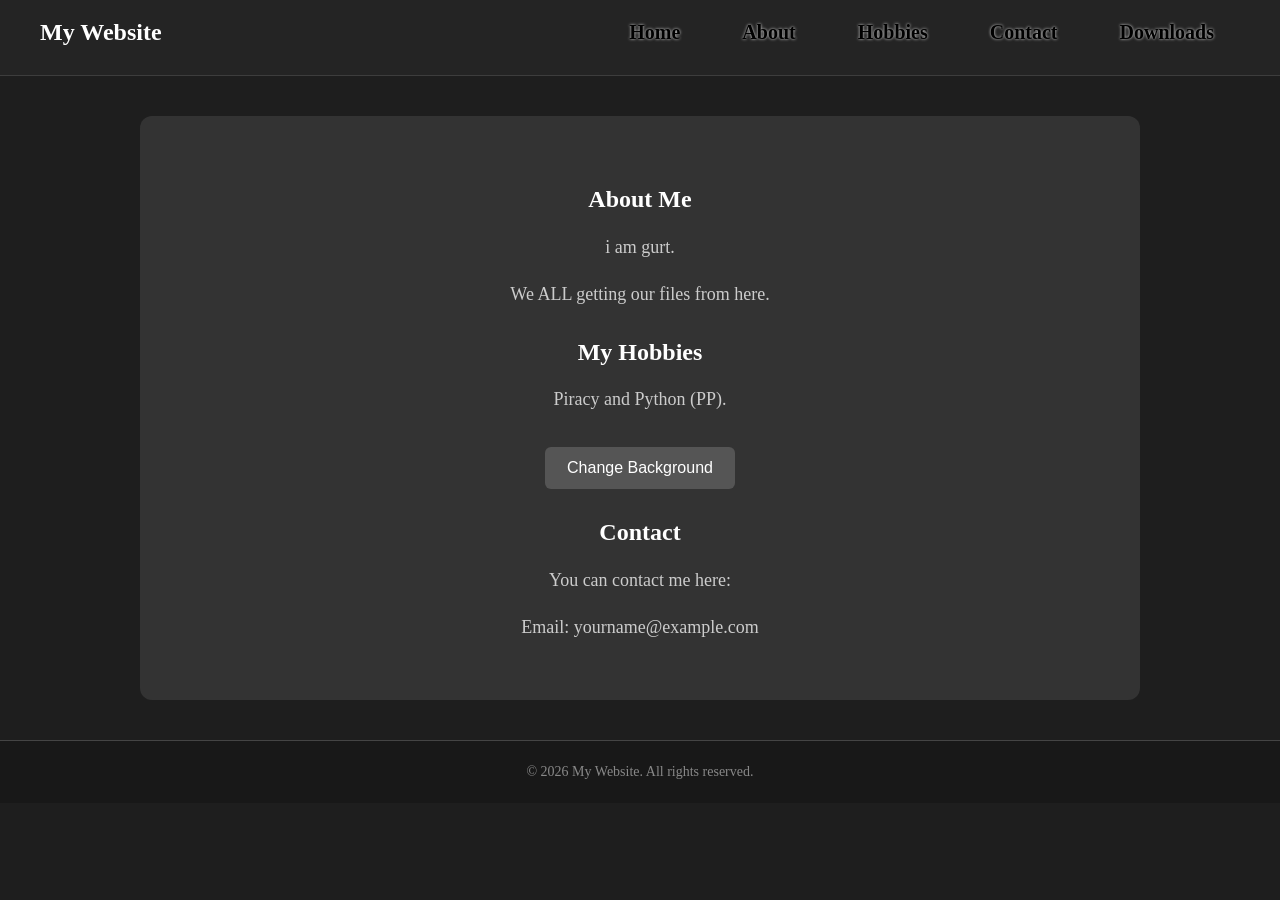
==== index.html @ edfe655d "Add files via upload" ====
<!DOCTYPE html>

<html>
<head>
    <title>RastyGaming</title>
    <link rel="stylesheet" href="style.css">
</head>

<body>

    <header>

        <nav>
            <h1 class="logo">My Website</h1>

            <div class="nav-links">
                <a href="#home">Home</a>
                <a href="#about">About</a>
                <a href="#hobbies">Hobbies</a>
                <a href="#contact">Contact</a>
                <a href="downloads.html">Downloads</a>
            </div>
        </nav>

        <div id="home">
            
        </div>

    </header>

<main>

   <h2 id="about">About Me</h2>

    <p>
        i am gurt.
    </p>

    <p>
        We ALL getting our files from here.
    </p>

    <h2 id="hobbies">My Hobbies</h2>

    <p>Piracy and Python (PP).</p>

    <button onclick="changeBackground()">Change Background</button>
<h2 id="contact">Contact</h2>

<p>
    You can contact me here:
</p>

<p>
    Email: yourname@example.com
</p>
</main>

<footer>
    <p>© 2026 My Website. All rights reserved.</p>
</footer>

<script src="script.js"></script>

</body>
</html>
---- style.css ----
body {
    background-color: #1e1e1e;
    color: #ffffff;
    font-family: Arial, sans-serif;
    margin: 0;
    text-align: center;
    font-family: "Comic Sans MS", "Comic Sans", cursive;
}

header {
    background-color: #242424;
    padding-bottom: 10px;
    border-bottom: 1px solid #3d3d3d;
}

header h1 {
    margin: 0;
    font-size: 36px;
}

header p {
    color: #bbbbbb;
}

main {
    background-color: #333333;
    max-width: 1000px;
    margin: 40px auto;
    padding: 40px;
    border-radius: 12px;
    box-sizing: border-box;
}

h2 {
    color: #ffffff;
    margin-top: 30px;
}

p {
    color: #cccccc;
    font-size: 18px;
    line-height: 1.6;
}

button {
    background-color: #555555;
    color: white;
    font-size: 16px;
    padding: 12px 22px;
    border: none;
    border-radius: 6px;
    cursor: pointer;
    margin-top: 15px;
    transition: 0.2s;
}

button:hover {
    background-color: #777777;
    transform: translateY(-2px);
}
nav {
    display: flex;
    justify-content: space-between;
    align-items: center;
    width: 100%;
    box-sizing: border-box;
    padding: 5px 40px;
}

.logo {
    font-size: 24px;
}

.nav-links {
    display: flex;
    align-items: center;
    justify-content: flex-end;
    gap: 10px;
    margin-left: auto;
}

.nav-links a {
    color: #000000;
    text-decoration: none;
    font-size: 20px;
    font-weight: 700;
    padding: 16px 26px;
    border-radius: 8px;
    transition: 0.2s;

    text-shadow: 0 0 3px rgba(255, 255, 255, 0.9);
}

.nav-links a:hover {
    background-color: #3a3a3a;
    color: #000000;

    text-shadow:
        0 0 2px rgba(255, 255, 255, 0.8),
        0 0 5px rgba(255, 255, 255, 0.5);
}
footer {
    background-color: #181818;
    padding: 20px;
    margin-top: 40px;
    border-top: 1px solid #444;
}

footer p {
    margin: 0;
    font-size: 14px;
    color: #888888;
}
.file-info {
    display: grid;
    grid-template-columns: repeat(3, 1fr);
    gap: 10px;
    margin: 25px 0;
    width: 100%;
}

.info-box {
    background-color: #252525;
    border: 1px solid #444444;
    border-radius: 8px;
    padding: 10px;
    box-sizing: border-box;
    min-width: 0;
}

.info-box span {
    display: block;
    color: #999999;
    font-size: 13px;
    margin-bottom: 5px;
}

.info-box strong {
    color: white;
    font-size: 16px;
}
.download-grid {
    display: grid;
    grid-template-columns: repeat(2, minmax(0, 1fr));
    gap: 25px;
    width: 100%;
    max-width: 900px;
    margin: 30px auto 0;
}

.download-card {
    background-color: #333333;
    padding: 25px;
    border: 1px solid #444444;
    border-radius: 12px;
    box-sizing: border-box;
    width: 100%;
    min-width: 0;
}
section {
    max-width: 1000px;
    margin: 40px auto;
    padding: 35px;
    background-color: #2b2b2b;
    border: 1px solid #444444;
    border-radius: 16px;
    box-sizing: border-box;
    box-shadow: 0 8px 25px rgba(0, 0, 0, 0.25);
}
section h2 {
    font-size: 32px;
    margin-top: 0;
    margin-bottom: 20px;
    font-weight: 700;
}

section p {
    font-size: 18px;
    line-height: 1.6;
    color: #d0d0d0;
}
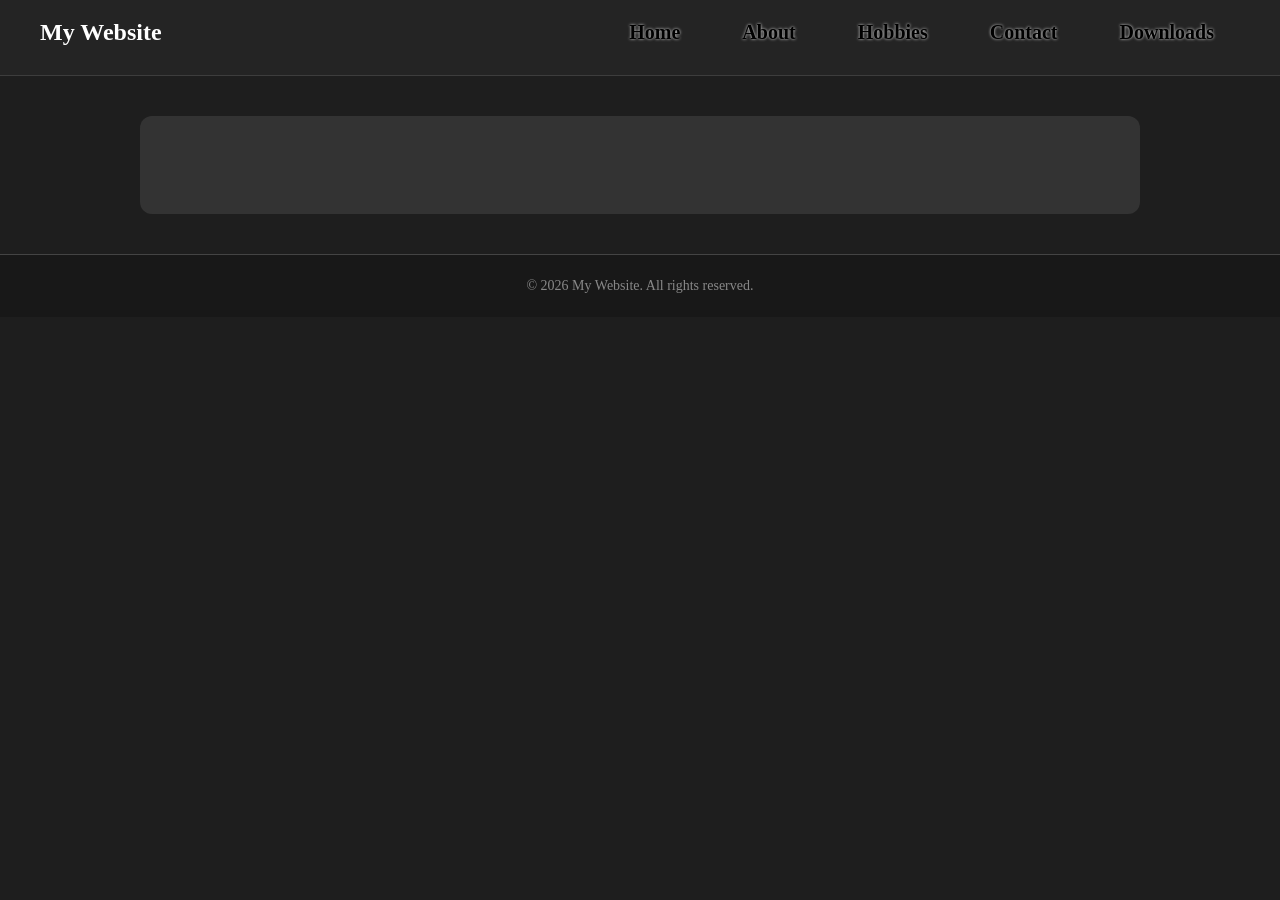
==== commit 1f8e5803: "Clean up index.html and remove unnecessary text Removed content from the main section and adjusted f" ====
--- a/index.html
+++ b/index.html
@@ -30,29 +30,29 @@
 
 <main>
 
-   <h2 id="about">About Me</h2>
+   
 
     <p>
-        i am gurt.
+       
     </p>
 
     <p>
-        We ALL getting our files from here.
+    
     </p>
 
-    <h2 id="hobbies">My Hobbies</h2>
+    
 
-    <p>Piracy and Python (PP).</p>
+    
 
-    <button onclick="changeBackground()">Change Background</button>
-<h2 id="contact">Contact</h2>
+   
+
 
 <p>
-    You can contact me here:
+    
 </p>
 
 <p>
-    Email: yourname@example.com
+    
 </p>
 </main>
 
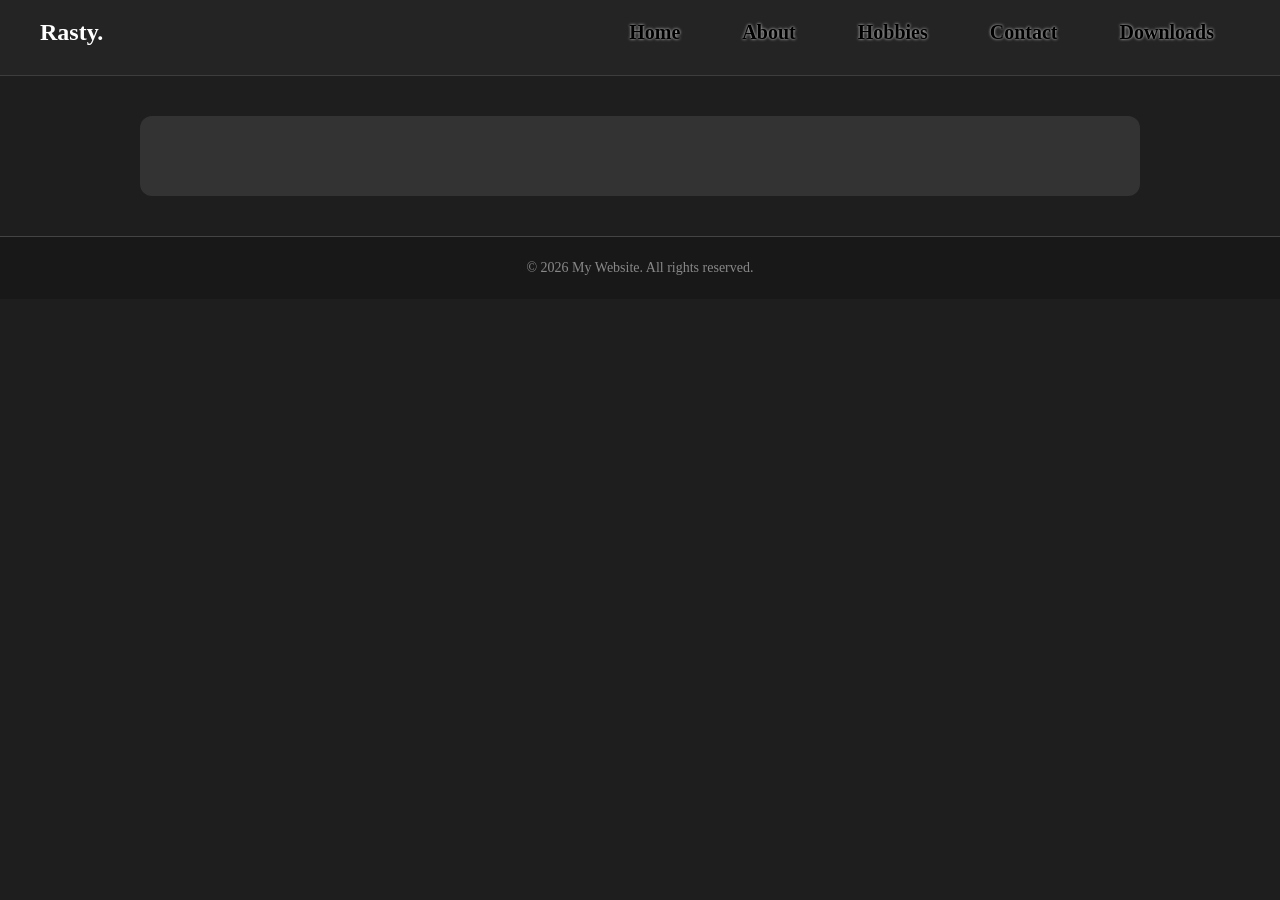
==== commit db9b4729: "Update index.html" ====
--- a/index.html
+++ b/index.html
@@ -11,7 +11,7 @@
     <header>
 
         <nav>
-            <h1 class="logo">My Website</h1>
+            <h1 class="logo">Rasty.</h1>
 
             <div class="nav-links">
                 <a href="#home">Home</a>
@@ -30,30 +30,11 @@
 
 <main>
 
-   
+    <div class="main-panel">
 
-    <p>
-       
-    </p>
+    </div>
 
-    <p>
-    
-    </p>
-
-    
-
-    
-
-   
-
-
-<p>
-    
-</p>
-
-<p>
-    
-</p>
+</main>
 </main>
 
 <footer>
--- a/style.css
+++ b/style.css
@@ -161,11 +161,11 @@
     max-width: 1000px;
     margin: 40px auto;
     padding: 35px;
+    min-height: 250px;
     background-color: #2b2b2b;
-    border: 1px solid #444444;
+    border: 1px solid #454545;
     border-radius: 16px;
     box-sizing: border-box;
-    box-shadow: 0 8px 25px rgba(0, 0, 0, 0.25);
 }
 section h2 {
     font-size: 32px;
@@ -178,4 +178,4 @@
     font-size: 18px;
     line-height: 1.6;
     color: #d0d0d0;
-}+}
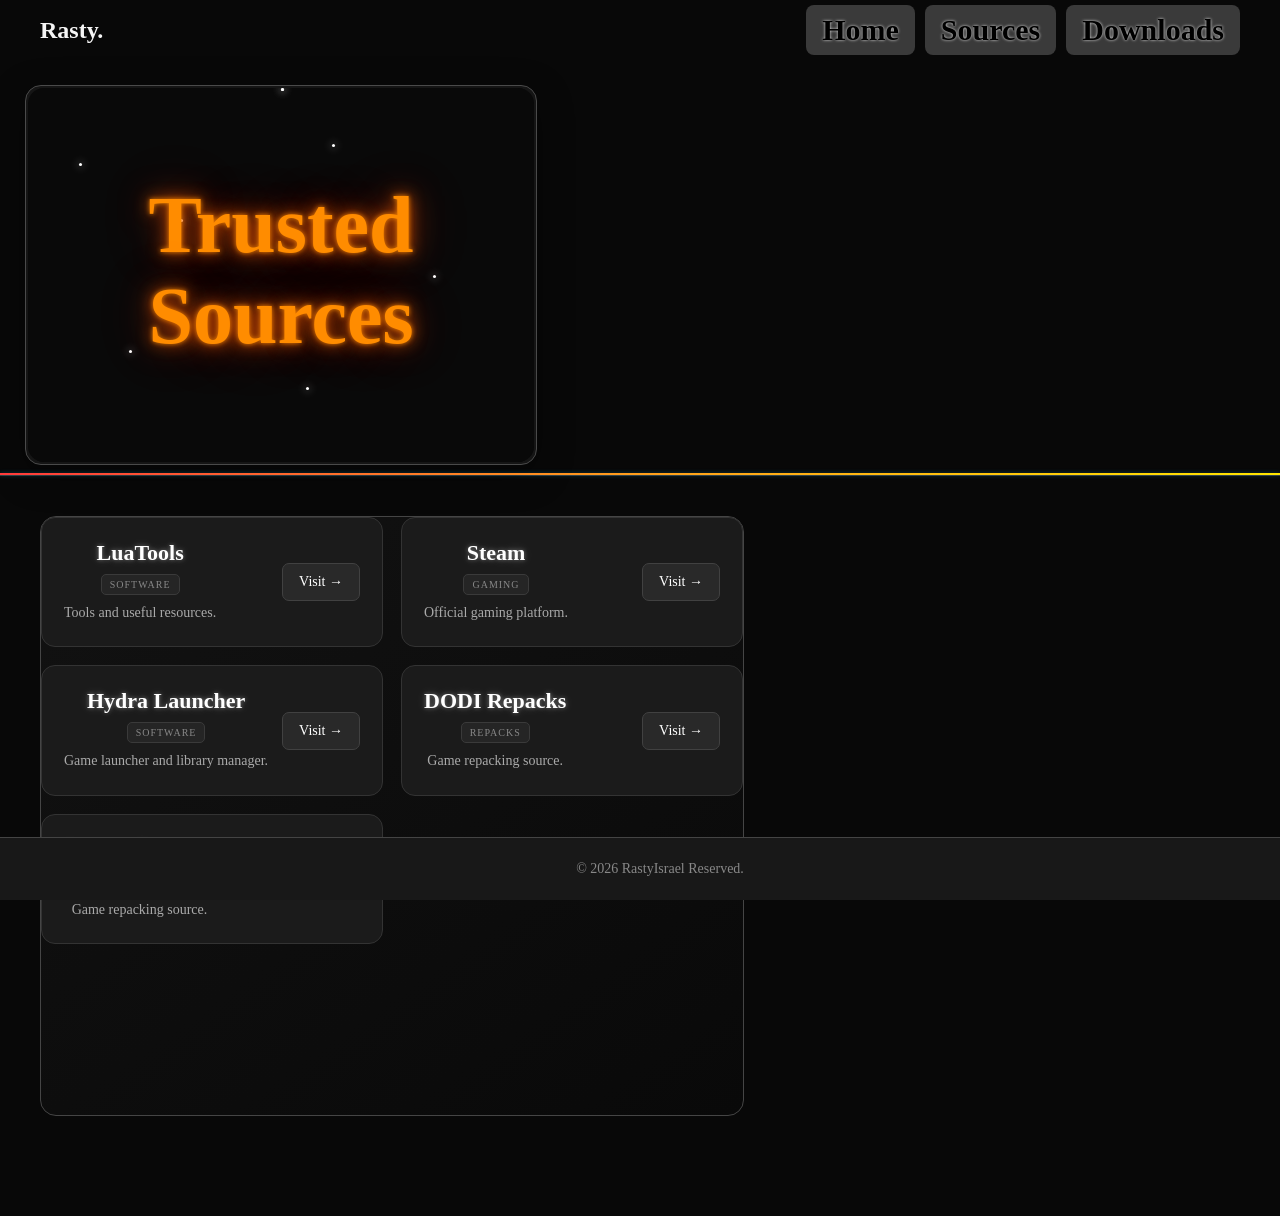
==== commit 79e0de7b: "Revise index.html structure and content" ====
--- a/index.html
+++ b/index.html
@@ -8,38 +8,134 @@
 
 <body>
 
-    <header>
+<header>
 
-        <nav>
-            <h1 class="logo">Rasty.</h1>
+    <nav>
+        <h1 class="logo">Rasty.</h1>
 
-            <div class="nav-links">
-                <a href="#home">Home</a>
-                <a href="#about">About</a>
-                <a href="#hobbies">Hobbies</a>
-                <a href="#contact">Contact</a>
-                <a href="downloads.html">Downloads</a>
+        <div class="nav-links">
+            <a href="#home">Home</a>
+            <a href="#about">Sources</a>
+            <a href="downloads.html">Downloads</a>
+        </div>
+    </nav>
+
+    <div id="home">
+
+        <div class="home-visual">
+
+            <div class="stars">
+
+    <span class="star star-1"></span>
+    <span class="star star-2"></span>
+    <span class="star star-3"></span>
+    <span class="star star-4"></span>
+    <span class="star star-5"></span>
+    <span class="star star-6"></span>
+    <span class="star star-7"></span>
+    <span class="star star-8"></span>
+
+</div>
+
+            <div class="visual-glow"></div>
+
+            <div class="visual-content">
+
+                <h2>Trusted Sources</h2>
+
+                <p>
+                </p>
+
             </div>
-        </nav>
 
-        <div id="home">
-            
         </div>
 
-    </header>
+    </div>
+
+</header>
+
 
 <main>
 
     <div class="main-panel">
 
+        <div class="sources-grid">
+
+            <div class="source-card">
+
+                <div class="source-info">
+                    <h3>LuaTools</h3>
+                    <span class="source-tag">SOFTWARE</span>
+                    <p>Tools and useful resources.</p>
+                </div>
+
+                <a href="#" class="source-button">Visit →</a>
+
+            </div>
+
+
+            <div class="source-card">
+
+                <div class="source-info">
+                    <h3>Steam</h3>
+                    <span class="source-tag">GAMING</span>
+                    <p>Official gaming platform.</p>
+                </div>
+
+                <a href="#" class="source-button">Visit →</a>
+
+            </div>
+
+
+            <div class="source-card">
+
+                <div class="source-info">
+                    <h3>Hydra Launcher</h3>
+                    <span class="source-tag">SOFTWARE</span>
+                    <p>Game launcher and library manager.</p>
+                </div>
+
+                <a href="#" class="source-button">Visit →</a>
+
+            </div>
+
+
+            <div class="source-card">
+
+                <div class="source-info">
+                    <h3>DODI Repacks</h3>
+                    <span class="source-tag">REPACKS</span>
+                    <p>Game repacking source.</p>
+                </div>
+
+                <a href="#" class="source-button">Visit →</a>
+
+            </div>
+
+
+            <div class="source-card">
+
+                <div class="source-info">
+                    <h3>FitGirl Repacks</h3>
+                    <span class="source-tag">REPACKS</span>
+                    <p>Game repacking source.</p>
+                </div>
+
+                <a href="#" class="source-button">Visit →</a>
+
+            </div>
+
+        </div>
+
     </div>
 
 </main>
-</main>
+
 
 <footer>
-    <p>© 2026 My Website. All rights reserved.</p>
+    <p>© 2026 RastyIsrael Reserved.</p>
 </footer>
+
 
 <script src="script.js"></script>
 
--- a/style.css
+++ b/style.css
@@ -1,5 +1,5 @@
 body {
-    background-color: #1e1e1e;
+    background-color: #141414;
     color: #ffffff;
     font-family: Arial, sans-serif;
     margin: 0;
@@ -23,11 +23,11 @@
 }
 
 main {
-    background-color: #333333;
-    max-width: 1000px;
-    margin: 40px auto;
-    padding: 40px;
-    border-radius: 12px;
+    width: 100%;
+    min-height: calc(100vh - 160px);
+    background-color: #242424;
+    border-top: 1px solid #383838;
+    padding-bottom: 60px;
     box-sizing: border-box;
 }
 
@@ -82,13 +82,16 @@
 .nav-links a {
     color: #000000;
     text-decoration: none;
-    font-size: 20px;
+    font-size: 30px;
     font-weight: 700;
-    padding: 16px 26px;
+    padding: 18px 29px;
     border-radius: 8px;
     transition: 0.2s;
-
+    font-size: 30px;
     text-shadow: 0 0 3px rgba(255, 255, 255, 0.9);
+    background-color: #3a3a3a;
+padding: 8px 16px;
+border-radius: 8px;
 }
 
 .nav-links a:hover {
@@ -120,25 +123,61 @@
 }
 
 .info-box {
-    background-color: #252525;
-    border: 1px solid #444444;
-    border-radius: 8px;
-    padding: 10px;
+    flex: 1;
+
+    min-width: 0;
+
+    padding: 16px 10px;
+
+    background: linear-gradient(
+        145deg,
+        #252525,
+        #181818
+    );
+
+    border: 1px solid #454545;
+
+    border-radius: 12px;
+
     box-sizing: border-box;
-    min-width: 0;
+
+    transition:
+        transform 0.2s ease,
+        border-color 0.2s ease,
+        box-shadow 0.2s ease;
+}
+
+.info-box:hover {
+    transform: translateY(-3px);
+
+    border-color: #777;
+
+    box-shadow:
+        0 8px 20px rgba(0, 0, 0, 0.4),
+        0 0 12px rgba(255, 255, 255, 0.08);
 }
 
 .info-box span {
     display: block;
-    color: #999999;
-    font-size: 13px;
-    margin-bottom: 5px;
+
+    font-size: 14px;
+
+    margin-bottom: 8px;
+
+    color: #9a9a9a;
+
+    letter-spacing: 1px;
 }
 
 .info-box strong {
-    color: white;
-    font-size: 16px;
-}
+    font-size: 19px;
+
+    color: #f2f2f2;
+
+    text-shadow:
+        0 0 6px rgba(255, 255, 255, 0.15);
+}
+
 .download-grid {
     display: grid;
     grid-template-columns: repeat(2, minmax(0, 1fr));
@@ -149,19 +188,49 @@
 }
 
 .download-card {
-    background-color: #333333;
-    padding: 25px;
-    border: 1px solid #444444;
-    border-radius: 12px;
-    box-sizing: border-box;
     width: 100%;
     min-width: 0;
+    padding: 32px;
+    box-sizing: border-box;
+
+    background: linear-gradient(
+        145deg,
+        #292929,
+        #171717
+    );
+
+    border: 1px solid #444;
+
+    border-radius: 20px;
+
+    position: relative;
+
+    box-shadow:
+        0 10px 30px rgba(0, 0, 0, 0.45),
+        inset 0 1px 0 rgba(255, 255, 255, 0.04);
+
+    transition:
+        transform 0.25s ease,
+        box-shadow 0.25s ease,
+        border-color 0.25s ease;
+}
+.download-card {
+    position: relative;
+
+    box-shadow:
+        0 10px 30px rgba(0, 0, 0, 0.45),
+        inset 0 1px 0 rgba(255, 255, 255, 0.04);
+
+    transition:
+        transform 0.25s ease,
+        box-shadow 0.25s ease,
+        border-color 0.25s ease;
 }
 section {
     max-width: 1000px;
     margin: 40px auto;
     padding: 35px;
-    min-height: 250px;
+    min-height: 500px;
     background-color: #2b2b2b;
     border: 1px solid #454545;
     border-radius: 16px;
@@ -179,3 +248,1205 @@
     line-height: 1.6;
     color: #d0d0d0;
 }
+.main-panel {
+    width: 55%;
+    max-width: 1000px;
+    height: 600px;
+    margin: 40px 0 40px 40px;
+    background-color: #2b2b2b;
+    border: 1px solid #454545;
+    border-radius: 16px;
+    box-sizing: border-box;
+}
+footer {
+    margin-top: auto;
+}
+footer {
+    position: fixed;
+    bottom: 0;
+    left: 0;
+    width: 100%;
+}
+.downloads-title {
+    display: inline-block;
+    padding: 10px 24px;
+
+    border: 1px solid rgba(255, 255, 255, 0.18);
+    border-radius: 999px;
+
+    background: rgba(255, 255, 255, 0.035);
+
+    box-shadow:
+        0 0 12px rgba(255, 255, 255, 0.06),
+        inset 0 1px 0 rgba(255, 255, 255, 0.08);
+
+    backdrop-filter: blur(12px);
+    -webkit-backdrop-filter: blur(12px);
+
+    color: #222222;
+
+    text-shadow:
+        0 0 4px rgba(210, 210, 210, 0.8),
+        0 0 10px rgba(190, 190, 190, 0.55);
+
+    font-weight: 800;
+}
+.download-grid {
+    display: grid;
+    grid-template-columns: repeat(2, 1fr);
+    gap: 25px;
+}
+/* RGB ANIMATED AVAILABLE DOWNLOADS TITLE */
+
+.downloads-title {
+    font-size: 52px;
+    text-align: center;
+    margin-bottom: 15px;
+
+    background: linear-gradient(
+        90deg,
+        #ff3b3b,
+        #ff9f1c,
+        #ffe600,
+        #4dff88,
+        #00d9ff,
+        #5b6cff,
+        #b44cff,
+        #ff3bbf,
+        #ff3b3b
+    );
+
+    background-size: 400% 100%;
+
+    -webkit-background-clip: text;
+    background-clip: text;
+
+    color: transparent;
+
+    animation: rgb-flow 8s linear infinite;
+}
+@keyframes rgb-flow {
+    0% {
+        background-position: 0% 50%;
+        filter: drop-shadow(0 0 6px rgba(255, 0, 150, 0.5));
+    }
+
+    50% {
+        filter: drop-shadow(0 0 14px rgba(100, 200, 255, 0.8));
+    }
+
+    100% {
+        background-position: 400% 50%;
+        filter: drop-shadow(0 0 6px rgba(255, 0, 150, 0.5));
+    }
+}
+.download-grid {
+    display: grid;
+    grid-template-columns: repeat(2, minmax(0, 1fr));
+    gap: 28px;
+    max-width: 1150px;
+    margin: 40px 0 40px 40px;
+    padding: 0 30px;
+    box-sizing: border-box;
+}
+.download-card button {
+    width: 100%;
+
+    margin-top: 25px;
+
+    padding: 16px 25px;
+
+    font-family: "Comic Sans MS", cursive;
+
+    font-size: 20px;
+
+    font-weight: bold;
+
+    color: white;
+
+    background: linear-gradient(
+        90deg,
+        #111,
+        #222
+    );
+
+    border: 2px solid transparent;
+
+    border-radius: 14px;
+
+    cursor: pointer;
+
+    position: relative;
+
+    box-shadow:
+        0 0 0 1px #555,
+        0 8px 20px rgba(0, 0, 0, 0.4);
+
+    transition:
+        transform 0.2s ease,
+        box-shadow 0.2s ease,
+        background 0.2s ease;
+}
+.download-card button:hover {
+    transform: translateY(-3px);
+
+    background: rgba(255, 255, 255, 0.10);
+
+    border-color: rgba(255, 255, 255, 0.25);
+
+    box-shadow:
+        0 8px 25px rgba(0, 0, 0, 0.35),
+        0 10px 25px rgba(255, 255, 255, 0.08);
+}
+
+.download-card button {
+    position: relative;
+    overflow: hidden;
+}
+
+.download-card button::before {
+    content: "";
+
+    position: absolute;
+
+    top: 0;
+    left: -120%;
+
+    width: 60%;
+    height: 100%;
+
+    background: linear-gradient(
+        110deg,
+        transparent,
+        rgba(255, 255, 255, 0.35),
+        transparent
+    );
+
+    transform: skewX(-20deg);
+
+    transition: left 0.8s ease;
+
+    pointer-events: none;
+}
+
+.download-card button:hover::before {
+    left: 140%;
+}
+.download-card h3 {
+    color: #222222;
+
+    font-size: 28px;
+    font-weight: 800;
+    line-height: 1.1;
+
+    text-shadow:
+        0 0 4px rgba(210, 210, 210, 0.8),
+        0 0 10px rgba(190, 190, 190, 0.55),
+        0 0 20px rgba(170, 170, 170, 0.3);
+}
+.nav-links a:hover {
+    background: linear-gradient(
+        90deg,
+        #ff3b3b,
+        #ff9f1c,
+        #ffe600,
+        #4dff88,
+        #00d9ff,
+        #5b6cff,
+        #b44cff,
+        #ff3bbf,
+        #ff3b3b
+    );
+
+    background-size: 400% 100%;
+
+    animation: nav-rgb-flow 3s linear infinite;
+
+    color: white;
+
+    box-shadow:
+        0 0 10px rgba(255, 0, 100, 0.5),
+        0 0 20px rgba(0, 200, 255, 0.5),
+        0 0 30px rgba(100, 255, 150, 0.25);
+}
+@keyframes nav-rgb-flow {
+    0% {
+        background-position: 0% 50%;
+    }
+
+    100% {
+        background-position: 400% 50%;
+    }
+}
+.right-panel {
+    position: absolute;
+
+    top: 220px;
+    right: 40px;
+
+    width: 49%;
+    height: 750px;
+
+    background-color: #2b2b2b;
+
+    border: 1px solid #454545;
+    border-radius: 16px;
+
+    box-sizing: border-box;
+}
+/* =========================
+   PREMIUM HOME HERO
+========================= */
+
+#home {
+    position: relative;
+
+    width: 40%;
+
+    min-height: 380px;
+
+    margin: 25px 0 0 25px;
+
+    padding: 45px;
+
+    box-sizing: border-box;
+
+    background:
+    linear-gradient(
+        145deg,
+        #353535,
+        #252525
+    );
+
+    border: 1px solid #4a4a4a;
+
+    border-radius: 16px;
+
+    box-shadow:
+        0 10px 35px rgba(0, 0, 0, 0.35);
+}
+
+.hero-content {
+    max-width: 500px;
+}
+
+.welcome-text {
+    margin: 0 0 5px 0;
+
+    font-size: 22px;
+
+    font-weight: bold;
+
+    color: #cfcfcf;
+}
+
+.rasty-title {
+    margin: 0;
+
+    font-size: 72px;
+
+    font-weight: 900;
+
+    background: linear-gradient(
+        90deg,
+        #ff3b3b,
+        #ff9f1c,
+        #ffe600,
+        #4dff88,
+        #00d9ff,
+        #5b6cff,
+        #b44cff,
+        #ff3bbf,
+        #ff3b3b
+    );
+
+    background-size: 400% 100%;
+
+    -webkit-background-clip: text;
+    background-clip: text;
+
+    color: transparent;
+
+    animation: home-rgb-flow 8s linear infinite;
+
+    filter:
+        drop-shadow(0 0 8px rgba(255, 255, 255, 0.15));
+}
+
+.hero-description {
+    margin-top: 20px;
+
+    max-width: 420px;
+
+    font-size: 20px;
+
+    line-height: 1.6;
+
+    color: #d0d0d0;
+}
+
+.hero-buttons {
+    display: flex;
+
+    gap: 20px;
+
+    margin-top: 35px;
+}
+
+.hero-buttons a {
+    display: inline-block;
+
+    padding: 14px 24px;
+
+    border-radius: 10px;
+
+    font-size: 19px;
+
+    font-weight: bold;
+
+    text-decoration: none;
+
+    color: #111;
+
+    background: #e0e0e0;
+
+    border: 1px solid #777;
+
+    transition:
+        transform 0.2s ease,
+        box-shadow 0.2s ease;
+}
+
+.hero-buttons a:hover {
+    transform: translateY(-3px);
+
+    box-shadow:
+        0 0 12px rgba(255, 0, 100, 0.5),
+        0 0 22px rgba(0, 200, 255, 0.4);
+}
+
+@keyframes home-rgb-flow {
+    0% {
+        background-position: 0% 50%;
+    }
+
+    100% {
+        background-position: 400% 50%;
+    }
+}
+/* =========================
+   RIGHT SIDE HOME VISUAL
+========================= */
+
+.home-visual {
+    position: absolute;
+
+    top: 2px;
+    left: 2px;
+    right: 2px;
+    bottom: 2px;
+
+    display: flex;
+    align-items: center;
+    justify-content: center;
+    isolation: isolate;
+    overflow: hidden;
+
+    background: linear-gradient(
+        145deg,
+        #303030,
+        #202020
+    );
+
+    border: 1px solid #454545;
+    border-radius: 16px;
+
+    box-sizing: border-box;
+}
+
+
+/* RGB glow in the background */
+
+.visual-glow {
+    position: absolute;
+    inset: 0;
+
+    pointer-events: none;
+
+    background: #090909;
+
+    overflow: hidden;
+}
+@keyframes ambient-liquid {
+
+    0% {
+        transform:
+            scale(1.15)
+            translate3d(-2%, -1%, 0)
+            rotate(0deg);
+    }
+
+    20% {
+        transform:
+            scale(1.20)
+            translate3d(1%, -3%, 0)
+            rotate(3deg);
+    }
+
+    40% {
+        transform:
+            scale(1.17)
+            translate3d(3%, 1%, 0)
+            rotate(-2deg);
+    }
+
+    60% {
+        transform:
+            scale(1.22)
+            translate3d(-1%, 3%, 0)
+            rotate(2deg);
+    }
+
+    80% {
+        transform:
+            scale(1.18)
+            translate3d(-3%, 0%, 0)
+            rotate(-3deg);
+    }
+
+    100% {
+        transform:
+            scale(1.15)
+            translate3d(-2%, -1%, 0)
+            rotate(0deg);
+    }
+
+}
+
+@keyframes rgb-colour-cycle {
+
+    0% {
+        filter:
+            blur(55px)
+            hue-rotate(0deg);
+    }
+
+    25% {
+        filter:
+            blur(55px)
+            hue-rotate(90deg);
+    }
+
+    50% {
+        filter:
+            blur(55px)
+            hue-rotate(180deg);
+    }
+
+    75% {
+        filter:
+            blur(55px)
+            hue-rotate(270deg);
+    }
+
+    100% {
+        filter:
+            blur(55px)
+            hue-rotate(360deg);
+    }
+
+}
+
+.home-visual {
+    overflow: hidden;
+}
+
+.visual-content {
+    position: relative;
+    z-index: 5;
+}
+
+
+/* Text inside the visual */
+
+.visual-content {
+    position: relative;
+
+    z-index: 2;
+
+    text-align: center;
+}
+
+.visual-small-text {
+    font-size: 18px;
+
+    font-weight: bold;
+
+    letter-spacing: 4px;
+
+    color: #bdbdbd;
+}
+
+.visual-content h2 {
+
+    margin: 10px 0;
+
+    font-size: 80px;
+
+    font-weight: 900;
+
+    color: #ff8c00;
+
+    text-shadow:
+
+        0 0 5px rgba(255, 140, 0, 0.9),
+
+        0 0 15px rgba(255, 100, 0, 0.7),
+
+        0 0 30px rgba(255, 70, 0, 0.5),
+
+        0 0 60px rgba(255, 60, 0, 0.25);
+
+}
+
+
+/* RGB line */
+
+.visual-line {
+    width: 180px;
+    height: 4px;
+
+    margin: 20px auto;
+
+    border-radius: 10px;
+
+    background: linear-gradient(
+        90deg,
+        #ff3b3b,
+        #ffe600,
+        #00d9ff,
+        #b44cff,
+        #ff3b3b
+    );
+
+    background-size: 300% 100%;
+
+    animation: visual-rgb-flow 4s linear infinite;
+
+    box-shadow:
+        0 0 10px rgba(0, 200, 255, 0.6);
+}
+
+
+/* Animations */
+
+@keyframes visual-rgb-flow {
+
+    0% {
+        background-position: 0% 50%;
+    }
+
+    100% {
+        background-position: 300% 50%;
+    }
+}
+
+
+@keyframes visual-rgb-spin {
+
+    0% {
+        transform: rotate(0deg);
+    }
+
+    100% {
+        transform: rotate(360deg);
+    }
+}
+/* =========================
+   DARKER HOME PAGE
+========================= */
+
+html,
+body {
+    background: #0a0a0a !important;
+}
+
+#home {
+    background: #151515 !important;
+}
+
+.home-visual {
+
+    background: linear-gradient(
+        145deg,
+        #121212,
+        #080808
+    ) !important;
+
+}
+html {
+    background-color: #080808 !important;
+}
+
+body {
+    background-color: #080808 !important;
+}
+main {
+    background-color: #080808 !important;
+}
+/* DARK WHOLE WEBSITE BACKGROUND */
+
+html {
+    background-color: #080808 !important;
+}
+
+body {
+    background-color: #080808 !important;
+}
+
+main {
+    background-color: #080808 !important;
+}
+
+header {
+    background-color: #080808 !important;
+}
+header {
+    position: relative;
+    border-bottom: none;
+}
+
+header::after {
+    content: "";
+
+    position: absolute;
+
+    left: 0;
+    bottom: 0;
+
+    width: 100%;
+    height: 2px;
+
+    background: linear-gradient(
+        90deg,
+        #ff3b3b,
+        #ff9f1c,
+        #ffe600,
+        #4dff88,
+        #00d9ff,
+        #5b6cff,
+        #b44cff,
+        #ff3bbf,
+        #ff3b3b
+    );
+
+    background-size: 400% 100%;
+
+    animation: header-rgb-flow 6s linear infinite;
+
+    box-shadow:
+        0 0 4px rgba(0, 200, 255, 0.3);
+}
+
+@keyframes header-rgb-flow {
+    0% {
+        background-position: 0% 50%;
+    }
+
+    100% {
+        background-position: 400% 50%;
+    }
+}
+@keyframes rgb-background-move {
+
+    0% {
+        transform:
+            translate(-4%, -3%)
+            rotate(0deg)
+            scale(1);
+    }
+
+    50% {
+        transform:
+            translate(4%, 3%)
+            rotate(10deg)
+            scale(1.08);
+    }
+
+    100% {
+        transform:
+            translate(-2%, 5%)
+            rotate(-8deg)
+            scale(1.03);
+    }
+
+}
+
+@keyframes rgb-border-flow {
+
+    0% {
+        background-position: 0% 50%;
+    }
+
+    100% {
+        background-position: 400% 50%;
+    }
+
+}
+.visual-content {
+    position: relative;
+    z-index: 3;
+}
+.sources-grid {
+    display: grid;
+
+    grid-template-columns: repeat(2, 1fr);
+
+    gap: 18px;
+
+    width: 100%;
+    box-sizing: border-box;
+}
+.source-card {
+    position: relative;
+
+    display: flex;
+    align-items: center;
+    justify-content: space-between;
+
+    min-height: 120px;
+
+    padding: 22px;
+
+    background: #1b1b1b;
+
+    border: 1px solid #333;
+
+    border-radius: 14px;
+
+    box-sizing: border-box;
+
+    overflow: hidden;
+
+    transition:
+        transform 0.25s ease,
+        border-color 0.25s ease,
+        box-shadow 0.25s ease;
+}
+.source-info h3 {
+    margin: 0 0 8px 0;
+
+    font-size: 22px;
+    font-weight: 600;
+
+    color: #ffffff;
+
+    text-shadow:
+        0 0 4px rgba(255, 255, 255, 0.35),
+        0 0 12px rgba(255, 255, 255, 0.18);
+}
+.source-info p {
+    margin: 7px 0 0 0;
+
+    font-size: 14px;
+
+    color: #aaa;
+}
+.source-tag {
+    display: inline-block;
+
+    padding: 4px 8px;
+
+    border-radius: 5px;
+
+    background: #252525;
+
+    border: 1px solid #3a3a3a;
+
+    font-size: 10px;
+
+    letter-spacing: 1px;
+
+    color: #888;
+}
+.source-button {
+    padding: 10px 16px;
+
+    border-radius: 7px;
+
+    background: #292929;
+
+    border: 1px solid #414141;
+
+    color: #fff;
+
+    text-decoration: none;
+
+    font-size: 14px;
+
+    transition: 0.3s ease;
+}
+.source-button:hover {
+    color: #fff;
+
+    background: #222;
+
+    border-color: #ff9500;
+
+    box-shadow:
+        0 0 10px rgba(255, 149, 0, 0.3);
+}
+.source-card:hover {
+    transform: translateY(-3px);
+
+    border-color: rgba(255, 149, 0, 0.5);
+
+    box-shadow:
+        0 8px 25px rgba(0, 0, 0, 0.45),
+        0 0 18px rgba(255, 100, 0, 0.08);
+}
+.main-panel {
+    background: linear-gradient(
+        145deg,
+        #121212,
+        #090909
+    ) !important;
+}
+.home-visual {
+    border: none !important;
+    box-shadow: none !important;
+}
+.home-visual::before {
+    box-shadow: none !important;
+    border: none !important;
+}
+.home-visual {
+    overflow: hidden;
+    isolation: isolate;
+
+    background: rgba(12, 12, 12, 0.72);
+
+    backdrop-filter: blur(12px);
+    -webkit-backdrop-filter: blur(12px);
+}
+
+.visual-content {
+    position: relative;
+    z-index: 5;
+}
+.stars {
+    position: absolute;
+    inset: 0;
+    overflow: hidden;
+    pointer-events: none;
+    z-index: 1;
+}
+
+.star {
+    position: absolute;
+    width: 3px;
+    height: 3px;
+    background: white;
+    border-radius: 50%;
+    box-shadow: 0 0 8px white;
+    animation: shoot 4s linear infinite;
+}
+
+.star-1 { top: 20%; left: 10%; animation-delay: 0s; }
+.star-2 { top: 35%; left: 30%; animation-delay: 1s; }
+.star-3 { top: 15%; left: 60%; animation-delay: 2s; }
+.star-4 { top: 50%; left: 80%; animation-delay: 3s; }
+.star-5 { top: 70%; left: 20%; animation-delay: 1.5s; }
+.star-6 { top: 80%; left: 55%; animation-delay: 2.5s; }
+
+@keyframes shoot {
+    0% {
+        opacity: 0;
+        transform: translate(0, 0);
+    }
+
+    10% {
+        opacity: 1;
+    }
+
+    35% {
+        opacity: 0;
+        transform: translate(180px, 100px);
+    }
+
+    100% {
+        opacity: 0;
+    }
+}
+/* ===== FROSTED GLASS DOWNLOADS UI ===== */
+
+body {
+    background:
+        radial-gradient(
+            circle at 20% 20%,
+            rgba(255, 149, 0, 0.06),
+            transparent 35%
+        ),
+        radial-gradient(
+            circle at 80% 70%,
+            rgba(80, 100, 255, 0.05),
+            transparent 40%
+        ),
+        #070707 !important;
+
+    color: #f5f5f5;
+}
+
+/* TOP BAR */
+
+.topbar {
+    background: rgba(18, 18, 18, 0.65) !important;
+
+    backdrop-filter: blur(20px);
+    -webkit-backdrop-filter: blur(20px);
+
+    border-bottom: 1px solid rgba(255, 255, 255, 0.08);
+
+    box-shadow:
+        0 10px 40px rgba(0, 0, 0, 0.25);
+
+}
+
+/* DOWNLOADS AREA */
+
+.downloads {
+    position: relative;
+}
+
+/* MAIN DOWNLOAD CARD */
+
+.download-card {
+    background: rgba(255, 255, 255, 0.045) !important;
+
+    backdrop-filter: blur(25px);
+    -webkit-backdrop-filter: blur(25px);
+
+    border: 1px solid rgba(255, 255, 255, 0.10) !important;
+
+    box-shadow:
+        0 20px 60px rgba(0, 0, 0, 0.45),
+        inset 0 1px 0 rgba(255, 255, 255, 0.06);
+
+    border-radius: 20px;
+
+    transition:
+        transform 0.3s ease,
+        border-color 0.3s ease,
+        box-shadow 0.3s ease;
+}
+
+/* CARD HOVER */
+
+.download-card:hover {
+    transform: translateY(-4px);
+
+    border-color: rgba(255, 149, 0, 0.25) !important;
+
+    box-shadow:
+        0 25px 70px rgba(0, 0, 0, 0.55),
+        0 0 35px rgba(255, 149, 0, 0.08),
+        inset 0 1px 0 rgba(255, 255, 255, 0.08);
+}
+
+/* DOWNLOAD BUTTON */
+
+.download-button {
+    position: relative;
+    overflow: hidden;
+
+    background: rgba(255, 255, 255, 0.06) !important;
+
+    backdrop-filter: blur(12px);
+    -webkit-backdrop-filter: blur(12px);
+
+    border: 1px solid rgba(255, 255, 255, 0.12);
+    border-radius: 12px;
+
+    transition:
+        background 0.3s ease,
+        border-color 0.3s ease,
+        transform 0.3s ease,
+        box-shadow 0.3s ease;
+}
+.download-button::before {
+    content: "";
+
+    position: absolute;
+    top: 0;
+    left: -120%;
+
+    width: 70%;
+    height: 100%;
+
+    background: linear-gradient(
+        110deg,
+        transparent 0%,
+        rgba(255, 255, 255, 0.05) 35%,
+        rgba(255, 255, 255, 0.35) 50%,
+        rgba(255, 255, 255, 0.05) 65%,
+        transparent 100%
+    );
+
+    transform: skewX(-20deg);
+
+    transition: left 0.8s ease;
+
+    pointer-events: none;
+    z-index: 2;
+}
+.download-button:hover::before {
+    left: 140%;
+}
+.download-button::after {
+    content: "";
+
+    position: absolute;
+
+    left: 15%;
+    bottom: -10px;
+
+    width: 70%;
+    height: 14px;
+
+    background: rgba(255, 255, 255, 0.28);
+
+    filter: blur(12px);
+
+    opacity: 0;
+
+    transition: opacity 0.4s ease;
+
+    pointer-events: none;
+}
+
+.download-button:hover::after {
+    opacity: 0.65;
+}
+
+
+/* GLASS SHINE */
+
+.download-button::before {
+    content: "";
+
+    position: absolute;
+
+    top: 0;
+    left: -120%;
+
+    width: 70%;
+    height: 100%;
+
+    background: linear-gradient(
+        110deg,
+        transparent,
+        rgba(255, 255, 255, 0.08),
+        rgba(255, 255, 255, 0.40),
+        rgba(255, 255, 255, 0.08),
+        transparent
+    );
+
+    transform: skewX(-20deg);
+
+    transition: left 0.8s ease;
+
+    pointer-events: none;
+}
+
+
+/* SUBTLE LIGHT UNDER BUTTON */
+
+.download-button::after {
+    content: "";
+
+    position: absolute;
+
+    left: 15%;
+    bottom: -12px;
+
+    width: 70%;
+    height: 18px;
+
+    background: rgba(255, 255, 255, 0.30);
+
+    filter: blur(14px);
+
+    opacity: 0;
+
+    transition: opacity 0.4s ease;
+
+    pointer-events: none;
+}
+
+
+/* HOVER */
+
+.download-button:hover {
+    background: rgba(255, 255, 255, 0.10) !important;
+
+    border-color: rgba(255, 255, 255, 0.25);
+
+    transform: translateY(-2px);
+
+    box-shadow:
+        0 8px 25px rgba(0, 0, 0, 0.35),
+        0 12px 30px rgba(255, 255, 255, 0.06);
+}
+
+
+.download-button:hover::before {
+    left: 140%;
+}
+
+
+.download-button:hover::after {
+    opacity: 0.7;
+}
+.download-card a[download] button {
+    color: red !important;
+    animation: none !important;
+
+    text-shadow:
+        0 1px 2px rgba(0, 0, 0, 1),
+        0 0 6px rgba(0, 0, 0, 1),
+        0 0 14px rgba(0, 0, 0, 0.9),
+        0 0 24px rgba(0, 0, 0, 0.75),
+        0 0 36px rgba(0, 0, 0, 0.5);
+}
+/* PRIVATE DOWNLOAD NAMES */
+
+.private-name {
+    cursor: pointer;
+    user-select: none;
+}
+
+.private-name span {
+    filter: blur(7px);
+    opacity: 0.75;
+    transition:
+        filter 0.35s ease,
+        opacity 0.35s ease;
+}
+
+/* Revealed state */
+.private-name.revealed span {
+    filter: blur(0);
+    opacity: 1;
+}
+.info-box strong {
+    color: #222222 !important;
+
+    font-size: 22px;
+    font-weight: 900;
+    letter-spacing: 0.3px;
+
+    text-shadow:
+        0 0 4px rgba(210, 210, 210, 0.8),
+        0 0 10px rgba(190, 190, 190, 0.55),
+        0 0 20px rgba(170, 170, 170, 0.3);
+}
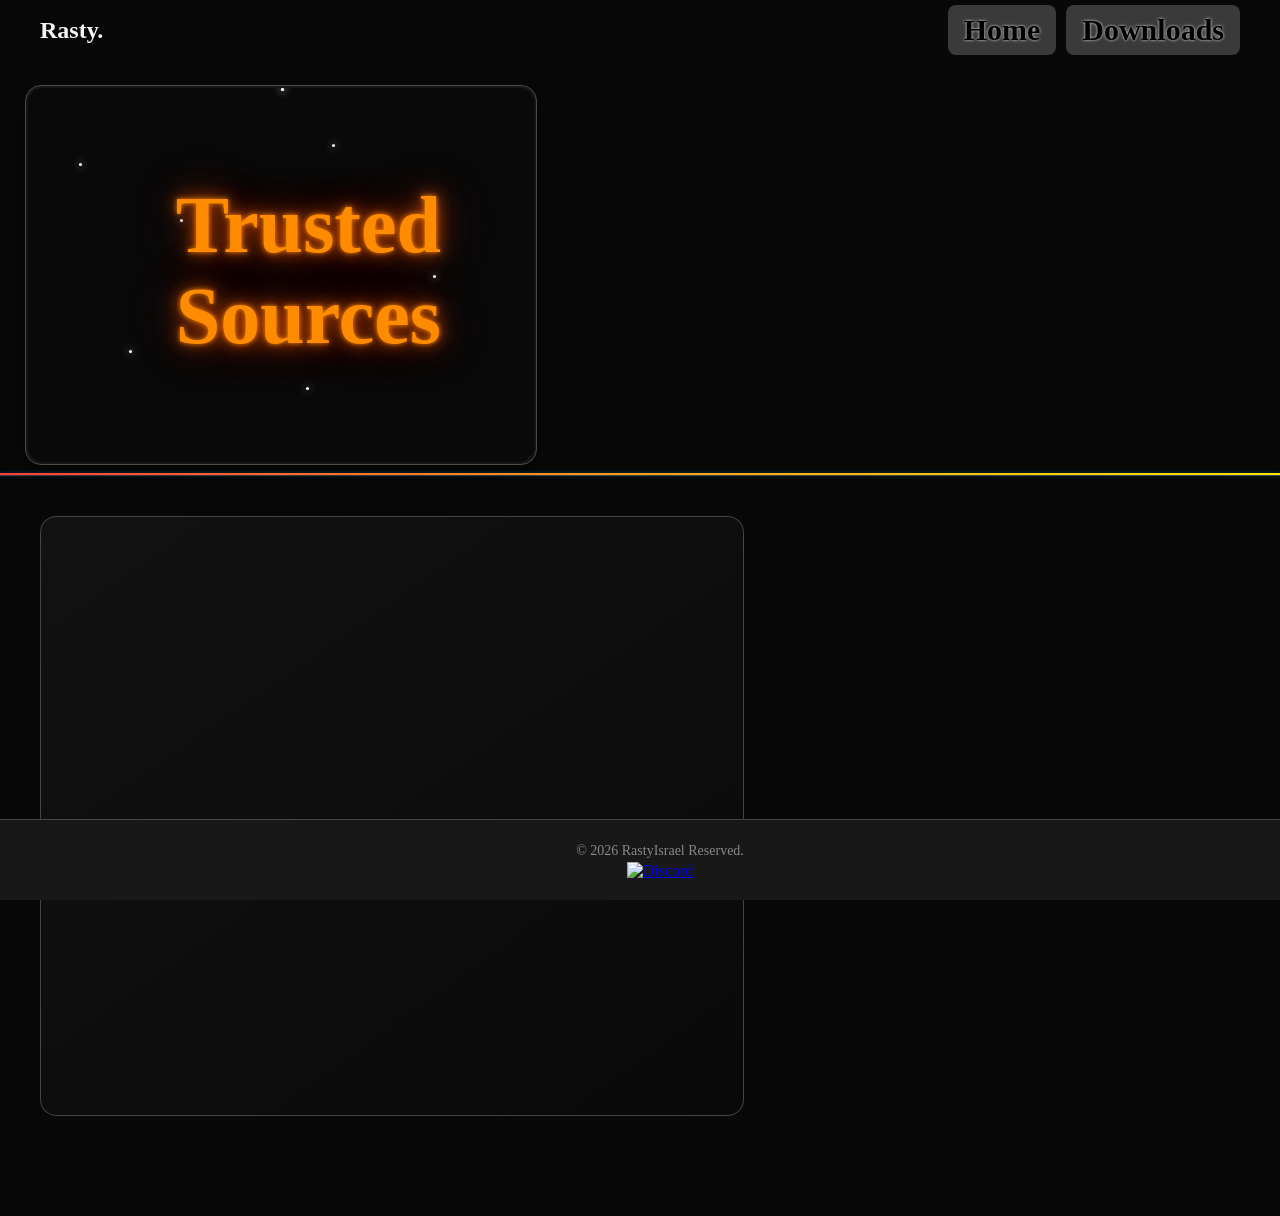
==== commit c929bb77: "Refactor index.html and add Discord link Removed unnecessary elements and added a Discord link." ====
--- a/index.html
+++ b/index.html
@@ -14,16 +14,17 @@
         <h1 class="logo">Rasty.</h1>
 
         <div class="nav-links">
-            <a href="#home">Home</a>
-            <a href="#about">Sources</a>
+            <a href="index.html">Home</a>
             <a href="downloads.html">Downloads</a>
         </div>
     </nav>
 
-    <div id="home">
+    <div id="home"> <a href="index.html">Home</a>
 
         <div class="home-visual">
-
+<a href="YOUR-DISCORD-INVITE-LINK" class="discord-button" target="_blank">
+    <img src="images/discord.png" alt="Discord">
+</a>
             <div class="stars">
 
     <span class="star star-1"></span>
@@ -59,81 +60,15 @@
 
     <div class="main-panel">
 
-        <div class="sources-grid">
-
-            <div class="source-card">
-
-                <div class="source-info">
-                    <h3>LuaTools</h3>
-                    <span class="source-tag">SOFTWARE</span>
-                    <p>Tools and useful resources.</p>
-                </div>
-
-                <a href="#" class="source-button">Visit →</a>
-
-            </div>
-
-
-            <div class="source-card">
-
-                <div class="source-info">
-                    <h3>Steam</h3>
-                    <span class="source-tag">GAMING</span>
-                    <p>Official gaming platform.</p>
-                </div>
-
-                <a href="#" class="source-button">Visit →</a>
-
-            </div>
-
-
-            <div class="source-card">
-
-                <div class="source-info">
-                    <h3>Hydra Launcher</h3>
-                    <span class="source-tag">SOFTWARE</span>
-                    <p>Game launcher and library manager.</p>
-                </div>
-
-                <a href="#" class="source-button">Visit →</a>
-
-            </div>
-
-
-            <div class="source-card">
-
-                <div class="source-info">
-                    <h3>DODI Repacks</h3>
-                    <span class="source-tag">REPACKS</span>
-                    <p>Game repacking source.</p>
-                </div>
-
-                <a href="#" class="source-button">Visit →</a>
-
-            </div>
-
-
-            <div class="source-card">
-
-                <div class="source-info">
-                    <h3>FitGirl Repacks</h3>
-                    <span class="source-tag">REPACKS</span>
-                    <p>Game repacking source.</p>
-                </div>
-
-                <a href="#" class="source-button">Visit →</a>
-
-            </div>
-
-        </div>
-
-    </div>
-
 </main>
 
 
 <footer>
     <p>© 2026 RastyIsrael Reserved.</p>
+
+    <a href="https://discord.gg/8fP9UVPE9v" class="discord-button" target="_blank">
+    <img src="discord.png" alt="Discord">
+</a>
 </footer>
 
 
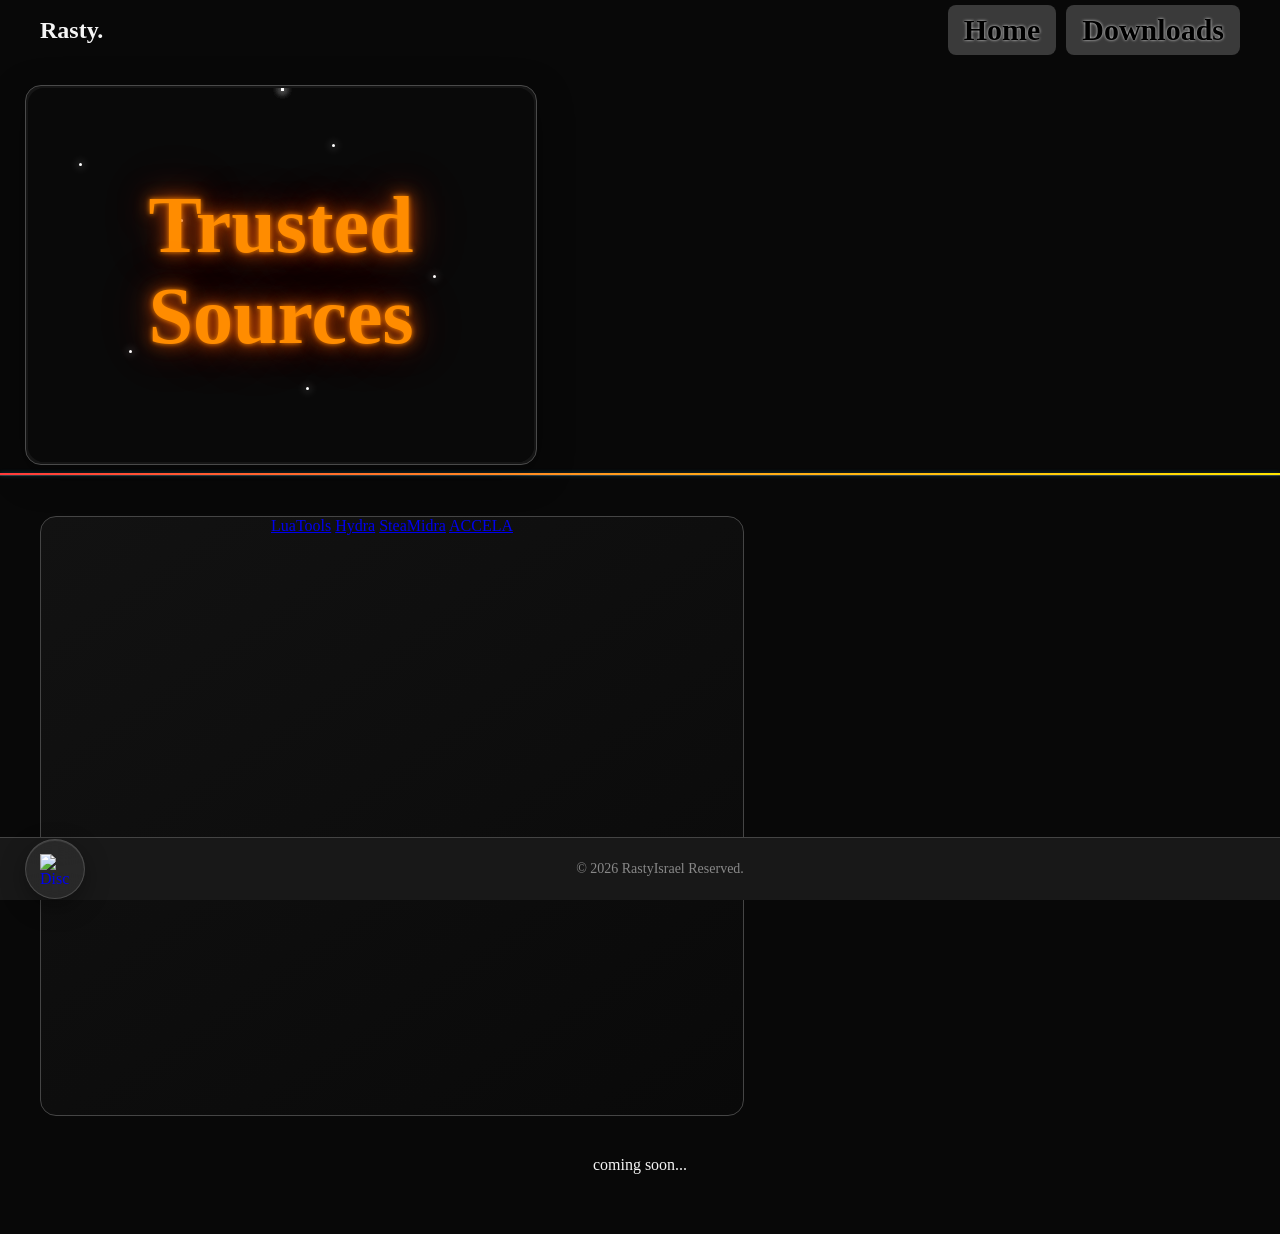
==== commit c9e878d3: "Enhance index.html with new layout and links Added new hero graphics and panel links to the main sec" ====
--- a/index.html
+++ b/index.html
@@ -11,7 +11,7 @@
 <header>
 
     <nav>
-        <h1 class="logo">Rasty.</h1>
+        <h1 class="logo"><span>Rasty.</span></h1>
 
         <div class="nav-links">
             <a href="index.html">Home</a>
@@ -35,6 +35,10 @@
     <span class="star star-6"></span>
     <span class="star star-7"></span>
     <span class="star star-8"></span>
+    <span class="star star-9"></span>
+    <span class="star star-10"></span>
+    <span class="star star-11"></span>
+    <span class="star star-12"></span>
 
 </div>
 
@@ -58,7 +62,29 @@
 
 <main>
 
+    <div class="hero-gfx">
+        <div class="hero-gfx-card">
+        </div>
+    </div>
+
     <div class="main-panel">
+
+    <div class="panel-links">
+
+        <a href="https://lua.tools/app" class="panel-button">LuaTools</a>
+        <a href="https://hydralauncher.gg/#download" class="panel-button">Hydra</a>
+        <a href="https://github.com/Midrags/SFF/releases/tag/v6.6.6" class="panel-button">SteaMidra</a>    
+        <a href="https://github.com/ciscosweater/enter-the-wired" class="panel-button">ACCELA</a>
+
+    </div>
+
+</div>
+
+    <div class="bottom-panel">
+    <div class="coming-soon-content">
+        <span>coming soon...</span>
+    </div>
+</div>
 
 </main>
 
--- a/style.css
+++ b/style.css
@@ -1450,3 +1450,49 @@
         0 0 10px rgba(190, 190, 190, 0.55),
         0 0 20px rgba(170, 170, 170, 0.3);
 }
+.discord-button {
+    position: absolute;
+    left: 25px;
+    top: 50%;
+    transform: translateY(-50%);
+
+    width: 58px;
+    height: 58px;
+
+    display: flex;
+    align-items: center;
+    justify-content: center;
+
+    border-radius: 50%;
+
+    background: rgba(255, 255, 255, 0.07);
+    border: 1px solid rgba(255, 255, 255, 0.16);
+
+    backdrop-filter: blur(14px);
+    -webkit-backdrop-filter: blur(14px);
+
+    box-shadow:
+        0 8px 25px rgba(0, 0, 0, 0.35),
+        inset 0 1px 0 rgba(255, 255, 255, 0.1);
+
+    transition:
+        transform 0.3s ease,
+        box-shadow 0.3s ease,
+        background 0.3s ease;
+}
+
+.discord-button img {
+    width: 30px;
+    height: 30px;
+    object-fit: contain;
+}
+
+.discord-button:hover {
+    transform: translateY(-3px) scale(1.05);
+
+    background: rgba(255, 255, 255, 0.11);
+
+    box-shadow:
+        0 12px 30px rgba(0, 0, 0, 0.45),
+        0 0 20px rgba(255, 255, 255, 0.12);
+}
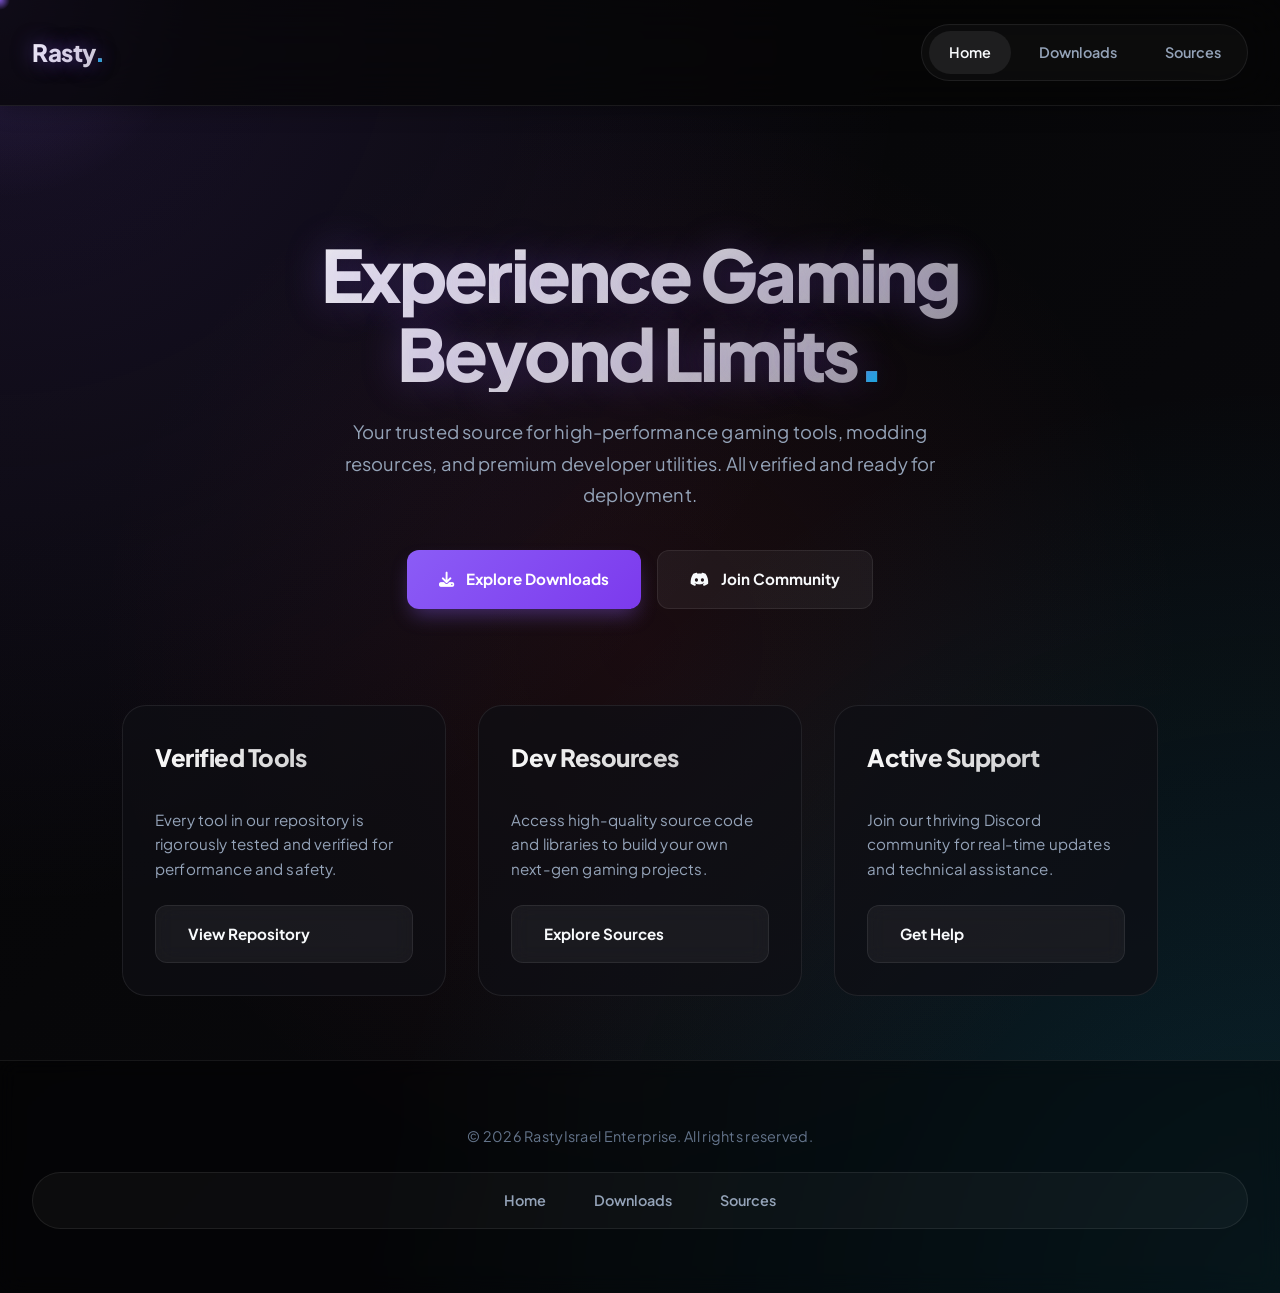
==== commit 58b550f9: "Revise index.html for improved structure and content Updated the HTML structure, added meta tags for" ====
--- a/index.html
+++ b/index.html
@@ -1,104 +1,78 @@
 <!DOCTYPE html>
+<html lang="en">
+<head>
+    <meta charset="UTF-8">
+    <meta name="viewport" content="width=device-width, initial-scale=1.0">
+    <title>RastyGaming - Premium Gaming Tools</title>
+    <link rel="stylesheet" href="style.css">
+    <link rel="stylesheet" href="https://cdnjs.cloudflare.com/ajax/libs/font-awesome/6.4.0/css/all.min.css">
+</head>
+<body>
+    <div class="bg-mesh"></div>
+    <div class="particles">
+        <div class="particle"></div>
+        <div class="particle"></div>
+        <div class="particle"></div>
+        <div class="particle"></div>
+        <div class="particle"></div>
+        <div class="particle"></div>
+        <div class="particle"></div>
+        <div class="particle"></div>
+        <div class="particle"></div>
+        <div class="particle"></div>
+    </div>
+    
+    <header>
+        <div class="logo">Rasty<span>.</span></div>
+        <nav class="nav-links">
+            <a href="index.html" class="active">Home</a>
+            <a href="downloads.html">Downloads</a>
+            <a href="sources.html">Sources</a>
+        </nav>
+    </header>
 
-<html>
-<head>
-    <title>RastyGaming</title>
-    <link rel="stylesheet" href="style.css">
-</head>
+    <main>
+        <section class="hero">
+            <h2>Experience Gaming<br>Beyond Limits<span>.</span></h2>
+            <p>Your trusted source for high-performance gaming tools, modding resources, and premium developer utilities. All verified and ready for deployment.</p>
+            <div class="hero-btns">
+                <a href="downloads.html" class="btn btn-primary">
+                    <i class="fas fa-download"></i> Explore Downloads
+                </a>
+                <a href="https://discord.gg/8fP9UVPE9v" target="_blank" class="btn btn-secondary">
+                    <i class="fab fa-discord"></i> Join Community
+                </a>
+            </div>
+        </section>
 
-<body>
+        <section class="grid">
+            <div class="card">
+                <div class="card-title">Verified Tools</div>
+                <p>Every tool in our repository is rigorously tested and verified for performance and safety.</p>
+                <a href="downloads.html" class="btn btn-secondary">View Repository</a>
+            </div>
+            <div class="card">
+                <div class="card-title">Dev Resources</div>
+                <p>Access high-quality source code and libraries to build your own next-gen gaming projects.</p>
+                <a href="sources.html" class="btn btn-secondary">Explore Sources</a>
+            </div>
+            <div class="card">
+                <div class="card-title">Active Support</div>
+                <p>Join our thriving Discord community for real-time updates and technical assistance.</p>
+                <a href="https://discord.gg/8fP9UVPE9v" target="_blank" class="btn btn-secondary">Get Help</a>
+            </div>
+        </section>
+    </main>
 
-<header>
-
-    <nav>
-        <h1 class="logo"><span>Rasty.</span></h1>
-
+    <footer>
+        <p>&copy; 2026 RastyIsrael Enterprise. All rights reserved.</p>
         <div class="nav-links">
             <a href="index.html">Home</a>
             <a href="downloads.html">Downloads</a>
+            <a href="sources.html">Sources</a>
         </div>
-    </nav>
+    </footer>
 
-    <div id="home"> <a href="index.html">Home</a>
-
-        <div class="home-visual">
-<a href="YOUR-DISCORD-INVITE-LINK" class="discord-button" target="_blank">
-    <img src="images/discord.png" alt="Discord">
-</a>
-            <div class="stars">
-
-    <span class="star star-1"></span>
-    <span class="star star-2"></span>
-    <span class="star star-3"></span>
-    <span class="star star-4"></span>
-    <span class="star star-5"></span>
-    <span class="star star-6"></span>
-    <span class="star star-7"></span>
-    <span class="star star-8"></span>
-    <span class="star star-9"></span>
-    <span class="star star-10"></span>
-    <span class="star star-11"></span>
-    <span class="star star-12"></span>
-
-</div>
-
-            <div class="visual-glow"></div>
-
-            <div class="visual-content">
-
-                <h2>Trusted Sources</h2>
-
-                <p>
-                </p>
-
-            </div>
-
-        </div>
-
-    </div>
-
-</header>
-
-
-<main>
-
-    <div class="hero-gfx">
-        <div class="hero-gfx-card">
-        </div>
-    </div>
-
-    <div class="main-panel">
-
-    <div class="panel-links">
-
-        <a href="https://lua.tools/app" class="panel-button">LuaTools</a>
-        <a href="https://hydralauncher.gg/#download" class="panel-button">Hydra</a>
-        <a href="https://github.com/Midrags/SFF/releases/tag/v6.6.6" class="panel-button">SteaMidra</a>    
-        <a href="https://github.com/ciscosweater/enter-the-wired" class="panel-button">ACCELA</a>
-
-    </div>
-
-</div>
-
-    <div class="bottom-panel">
-    <div class="coming-soon-content">
-        <span>coming soon...</span>
-    </div>
-</div>
-
-</main>
-
-
-<footer>
-    <p>© 2026 RastyIsrael Reserved.</p>
-
-    <a href="https://discord.gg/8fP9UVPE9v" class="discord-button" target="_blank">
-    <img src="discord.png" alt="Discord">
-</a>
-</footer>
-
-
-<script src="script.js"></script>
-
+    <script src="script.js"></script>
 </body>
 </html>
--- a/style.css
+++ b/style.css
@@ -1,1498 +1,792 @@
+@import url('https://fonts.googleapis.com/css2?family=Plus+Jakarta+Sans:wght@400;500;600;700;800&display=swap');
+
+:root {
+    /* Colors */
+    --bg-dark: #050505;
+    --bg-card: rgba(15, 15, 20, 0.7);
+    --primary: #8b5cf6; /* Violet 500 */
+    --primary-glow: rgba(139, 92, 246, 0.4);
+    --secondary: #06b6d4; /* Cyan 500 */
+    --secondary-glow: rgba(6, 182, 212, 0.4);
+    --accent: #f43f5e; /* Rose 500 */
+    
+    /* Text */
+    --text-main: #f8fafc;
+    --text-muted: #94a3b8;
+    --text-dim: #64748b;
+    
+    /* Layout */
+    --container: 1100px;
+    --radius-lg: 24px;
+    --radius-md: 16px;
+    --radius-sm: 12px;
+    
+    /* Effects */
+    --glass: backdrop-filter: blur(20px) saturate(180%);
+    --border: 1px solid rgba(255, 255, 255, 0.08);
+    --shadow-lg: 0 20px 40px -15px rgba(0, 0, 0, 0.5);
+    --transition: all 0.4s cubic-bezier(0.16, 1, 0.3, 1);
+}
+
+/* Base Styles */
+* {
+    margin: 0;
+    padding: 0;
+    box-sizing: border-box;
+}
+
 body {
-    background-color: #141414;
-    color: #ffffff;
-    font-family: Arial, sans-serif;
-    margin: 0;
-    text-align: center;
-    font-family: "Comic Sans MS", "Comic Sans", cursive;
-}
-
+    background-color: var(--bg-dark);
+    color: var(--text-main);
+    font-family: 'Plus Jakarta Sans', sans-serif;
+    line-height: 1.6;
+    overflow-x: hidden;
+    min-height: 100vh;
+    display: flex;
+    flex-direction: column;
+    scroll-behavior: smooth;
+}
+
+/* Page Transition Animation */
+@keyframes pageFadeIn {
+    from {
+        opacity: 0;
+        transform: translateY(20px);
+    }
+    to {
+        opacity: 1;
+        transform: translateY(0);
+    }
+}
+
+body {
+    animation: pageFadeIn 0.6s cubic-bezier(0.16, 1, 0.3, 1) both;
+}
+
+/* Background Animation */
+.bg-mesh {
+    position: fixed;
+    top: 0;
+    left: 0;
+    width: 100%;
+    height: 100%;
+    z-index: -1;
+    overflow: hidden;
+    background: 
+        radial-gradient(circle at 0% 0%, rgba(139, 92, 246, 0.15) 0%, transparent 50%),
+        radial-gradient(circle at 100% 100%, rgba(6, 182, 212, 0.15) 0%, transparent 50%),
+        radial-gradient(circle at 50% 50%, rgba(244, 63, 94, 0.08) 0%, transparent 60%),
+        linear-gradient(135deg, var(--bg-dark) 0%, #0a0a0f 100%);
+    animation: gradientShift 15s ease infinite;
+}
+
+@keyframes gradientShift {
+    0%, 100% {
+        background-position: 0% 0%, 100% 100%, 50% 50%;
+        filter: hue-rotate(0deg);
+    }
+    50% {
+        background-position: 100% 0%, 0% 100%, 50% 50%;
+        filter: hue-rotate(15deg);
+    }
+}
+
+/* Floating Particles */
+.particles {
+    position: fixed;
+    top: 0;
+    left: 0;
+    width: 100%;
+    height: 100%;
+    z-index: -1;
+    pointer-events: none;
+    overflow: hidden;
+}
+
+/* Mouse Glow Effect */
+.mouse-glow {
+    position: fixed;
+    width: 400px;
+    height: 400px;
+    background: radial-gradient(circle, rgba(139, 92, 246, 0.15) 0%, transparent 70%);
+    border-radius: 50%;
+    pointer-events: none;
+    z-index: 0;
+    transform: translate(-50%, -50%);
+    transition: opacity 0.3s ease;
+    mix-blend-mode: screen;
+}
+
+/* Custom Cursor */
+.cursor-glow {
+    position: fixed;
+    width: 20px;
+    height: 20px;
+    background: radial-gradient(circle, var(--primary) 0%, transparent 70%);
+    border-radius: 50%;
+    pointer-events: none;
+    z-index: 9999;
+    transform: translate(-50%, -50%);
+    transition: transform 0.1s ease-out;
+    mix-blend-mode: screen;
+    opacity: 0.8;
+}
+
+.cursor-glow.clicking {
+    transform: translate(-50%, -50%) scale(0.8);
+    opacity: 1;
+}
+
+/* Hide custom cursor on touch devices */
+@media (hover: none) and (pointer: coarse) {
+    .cursor-glow,
+    .mouse-glow {
+        display: none;
+    }
+}
+
+.particle {
+    position: absolute;
+    width: 4px;
+    height: 4px;
+    background: var(--primary);
+    border-radius: 50%;
+    opacity: 0;
+    animation: floatParticle 20s infinite;
+    box-shadow: 0 0 10px var(--primary-glow);
+}
+
+.particle:nth-child(1) { left: 10%; animation-delay: 0s; animation-duration: 25s; }
+.particle:nth-child(2) { left: 20%; animation-delay: 2s; animation-duration: 20s; background: var(--secondary); box-shadow: 0 0 10px var(--secondary-glow); }
+.particle:nth-child(3) { left: 30%; animation-delay: 4s; animation-duration: 22s; }
+.particle:nth-child(4) { left: 40%; animation-delay: 1s; animation-duration: 28s; background: var(--secondary); box-shadow: 0 0 10px var(--secondary-glow); }
+.particle:nth-child(5) { left: 50%; animation-delay: 3s; animation-duration: 24s; }
+.particle:nth-child(6) { left: 60%; animation-delay: 5s; animation-duration: 21s; background: var(--accent); box-shadow: 0 0 10px rgba(244, 63, 94, 0.4); }
+.particle:nth-child(7) { left: 70%; animation-delay: 2.5s; animation-duration: 26s; }
+.particle:nth-child(8) { left: 80%; animation-delay: 4.5s; animation-duration: 23s; background: var(--secondary); box-shadow: 0 0 10px var(--secondary-glow); }
+.particle:nth-child(9) { left: 90%; animation-delay: 1.5s; animation-duration: 27s; }
+.particle:nth-child(10) { left: 15%; animation-delay: 3.5s; animation-duration: 25s; background: var(--accent); box-shadow: 0 0 10px rgba(244, 63, 94, 0.4); }
+
+@keyframes floatParticle {
+    0% {
+        transform: translateY(100vh) scale(0);
+        opacity: 0;
+    }
+    10% {
+        opacity: 0.6;
+    }
+    90% {
+        opacity: 0.6;
+    }
+    100% {
+        transform: translateY(-100vh) scale(1);
+        opacity: 0;
+    }
+}
+
+/* Header & Nav */
 header {
-    background-color: #242424;
-    padding-bottom: 10px;
-    border-bottom: 1px solid #3d3d3d;
-}
-
-header h1 {
-    margin: 0;
-    font-size: 36px;
-}
-
-header p {
-    color: #bbbbbb;
-}
-
-main {
-    width: 100%;
-    min-height: calc(100vh - 160px);
-    background-color: #242424;
-    border-top: 1px solid #383838;
-    padding-bottom: 60px;
-    box-sizing: border-box;
-}
-
-h2 {
-    color: #ffffff;
-    margin-top: 30px;
-}
-
-p {
-    color: #cccccc;
-    font-size: 18px;
-    line-height: 1.6;
-}
-
-button {
-    background-color: #555555;
-    color: white;
-    font-size: 16px;
-    padding: 12px 22px;
-    border: none;
-    border-radius: 6px;
-    cursor: pointer;
-    margin-top: 15px;
-    transition: 0.2s;
-}
-
-button:hover {
-    background-color: #777777;
-    transform: translateY(-2px);
-}
-nav {
+    position: sticky;
+    top: 0;
+    z-index: 100;
+    padding: 1.5rem 2rem;
     display: flex;
     justify-content: space-between;
     align-items: center;
-    width: 100%;
-    box-sizing: border-box;
-    padding: 5px 40px;
+    background: rgba(5, 5, 5, 0.7);
+    backdrop-filter: blur(25px);
+    border-bottom: var(--border);
+    box-shadow: 0 4px 20px rgba(0, 0, 0, 0.3);
 }
 
 .logo {
-    font-size: 24px;
+    font-size: 1.5rem;
+    font-weight: 800;
+    letter-spacing: -0.02em;
+    background: linear-gradient(135deg, #fff 0%, rgba(255,255,255,0.8) 100%);
+    -webkit-background-clip: text;
+    -webkit-text-fill-color: transparent;
+    text-shadow: 0 0 20px rgba(139, 92, 246, 0.5);
+    transition: var(--transition);
+}
+
+.logo:hover {
+    text-shadow: 0 0 30px rgba(139, 92, 246, 0.8);
+}
+
+.logo span {
+    background: linear-gradient(135deg, var(--primary) 0%, var(--secondary) 100%);
+    -webkit-background-clip: text;
+    -webkit-text-fill-color: transparent;
+    animation: logoShimmer 3s ease-in-out infinite;
+}
+
+@keyframes logoShimmer {
+    0%, 100% {
+        filter: brightness(1);
+    }
+    50% {
+        filter: brightness(1.3);
+    }
 }
 
 .nav-links {
     display: flex;
+    gap: 0.5rem;
+    background: rgba(255, 255, 255, 0.03);
+    padding: 0.4rem;
+    border-radius: 100px;
+    border: var(--border);
+}
+
+.nav-links a {
+    text-decoration: none;
+    color: var(--text-muted);
+    font-size: 0.9rem;
+    font-weight: 600;
+    padding: 0.6rem 1.25rem;
+    border-radius: 100px;
+    transition: var(--transition);
+    position: relative;
+    overflow: hidden;
+}
+
+.nav-links a::before {
+    content: '';
+    position: absolute;
+    top: 50%;
+    left: 50%;
+    width: 0;
+    height: 0;
+    background: radial-gradient(circle, var(--primary-glow) 0%, transparent 70%);
+    border-radius: 50%;
+    transform: translate(-50%, -50%);
+    transition: width 0.6s ease, height 0.6s ease;
+}
+
+.nav-links a:hover::before {
+    width: 200%;
+    height: 200%;
+}
+
+.nav-links a:hover, .nav-links a.active {
+    color: var(--text-main);
+    background: rgba(255, 255, 255, 0.08);
+}
+
+/* Main Content */
+main {
+    flex: 1;
+    padding: 4rem 2rem;
+    width: 100%;
+    max-width: var(--container);
+    margin: 0 auto;
+}
+
+/* Hero Section */
+.hero {
+    text-align: center;
+    padding: 4rem 0 6rem;
+    position: relative;
+}
+
+.hero h2 {
+    font-size: clamp(2.5rem, 8vw, 4.5rem);
+    font-weight: 800;
+    line-height: 1.1;
+    letter-spacing: -0.04em;
+    margin-bottom: 1.5rem;
+    background: linear-gradient(135deg, #fff 0%, rgba(255,255,255,0.8) 50%, rgba(255,255,255,0.4) 100%);
+    -webkit-background-clip: text;
+    -webkit-text-fill-color: transparent;
+    text-shadow: 0 0 40px rgba(139, 92, 246, 0.3);
+}
+
+.hero p {
+    font-size: 1.15rem;
+    color: var(--text-muted);
+    max-width: 600px;
+    margin: 0 auto 2.5rem;
+    line-height: 1.7;
+    letter-spacing: 0.01em;
+}
+
+.hero-btns {
+    display: flex;
+    gap: 1rem;
+    justify-content: center;
+}
+
+/* Buttons */
+.btn {
+    display: inline-flex;
     align-items: center;
-    justify-content: flex-end;
-    gap: 10px;
-    margin-left: auto;
-}
-
-.nav-links a {
-    color: #000000;
+    gap: 0.75rem;
+    padding: 1rem 2rem;
+    border-radius: var(--radius-sm);
+    font-weight: 700;
     text-decoration: none;
-    font-size: 30px;
-    font-weight: 700;
-    padding: 18px 29px;
-    border-radius: 8px;
-    transition: 0.2s;
-    font-size: 30px;
-    text-shadow: 0 0 3px rgba(255, 255, 255, 0.9);
-    background-color: #3a3a3a;
-padding: 8px 16px;
-border-radius: 8px;
-}
-
-.nav-links a:hover {
-    background-color: #3a3a3a;
-    color: #000000;
-
-    text-shadow:
-        0 0 2px rgba(255, 255, 255, 0.8),
-        0 0 5px rgba(255, 255, 255, 0.5);
-}
-footer {
-    background-color: #181818;
-    padding: 20px;
-    margin-top: 40px;
-    border-top: 1px solid #444;
-}
-
-footer p {
-    margin: 0;
-    font-size: 14px;
-    color: #888888;
-}
-.file-info {
+    transition: var(--transition);
+    cursor: pointer;
+    font-size: 0.95rem;
+    position: relative;
+    overflow: hidden;
+    transform-style: preserve-3d;
+}
+
+.btn::before {
+    content: '';
+    position: absolute;
+    top: 50%;
+    left: 50%;
+    width: 0;
+    height: 0;
+    background: radial-gradient(circle, rgba(255, 255, 255, 0.3) 0%, transparent 70%);
+    border-radius: 50%;
+    transform: translate(-50%, -50%);
+    transition: width 0.6s ease, height 0.6s ease;
+}
+
+.btn:hover::before {
+    width: 300%;
+    height: 300%;
+}
+
+.btn-primary {
+    background: linear-gradient(135deg, var(--primary) 0%, #7c3aed 100%);
+    color: white;
+    box-shadow: 0 10px 20px -5px var(--primary-glow);
+    border: none;
+}
+
+.btn-primary:hover {
+    transform: translateY(-4px) scale(1.02);
+    box-shadow: 0 15px 30px -5px var(--primary-glow), 0 0 30px rgba(139, 92, 246, 0.4);
+    filter: brightness(1.1);
+}
+
+.btn-secondary {
+    background: rgba(255, 255, 255, 0.05);
+    color: var(--text-main);
+    border: var(--border);
+    backdrop-filter: blur(10px);
+}
+
+.btn-secondary:hover {
+    background: rgba(255, 255, 255, 0.1);
+    transform: translateY(-4px) scale(1.02);
+    border-color: rgba(255, 255, 255, 0.2);
+    box-shadow: 0 10px 20px -5px rgba(0, 0, 0, 0.3);
+}
+
+/* Grids */
+.grid {
     display: grid;
-    grid-template-columns: repeat(3, 1fr);
-    gap: 10px;
-    margin: 25px 0;
-    width: 100%;
-}
-
-.info-box {
-    flex: 1;
-
-    min-width: 0;
-
-    padding: 16px 10px;
-
-    background: linear-gradient(
-        145deg,
-        #252525,
-        #181818
-    );
-
-    border: 1px solid #454545;
-
-    border-radius: 12px;
-
-    box-sizing: border-box;
-
-    transition:
-        transform 0.2s ease,
-        border-color 0.2s ease,
-        box-shadow 0.2s ease;
-}
-
-.info-box:hover {
-    transform: translateY(-3px);
-
-    border-color: #777;
-
-    box-shadow:
-        0 8px 20px rgba(0, 0, 0, 0.4),
-        0 0 12px rgba(255, 255, 255, 0.08);
-}
-
-.info-box span {
-    display: block;
-
-    font-size: 14px;
-
-    margin-bottom: 8px;
-
-    color: #9a9a9a;
-
-    letter-spacing: 1px;
-}
-
-.info-box strong {
-    font-size: 19px;
-
-    color: #f2f2f2;
-
-    text-shadow:
-        0 0 6px rgba(255, 255, 255, 0.15);
-}
-
-.download-grid {
-    display: grid;
-    grid-template-columns: repeat(2, minmax(0, 1fr));
-    gap: 25px;
-    width: 100%;
-    max-width: 900px;
-    margin: 30px auto 0;
-}
-
-.download-card {
-    width: 100%;
-    min-width: 0;
-    padding: 32px;
-    box-sizing: border-box;
-
-    background: linear-gradient(
-        145deg,
-        #292929,
-        #171717
-    );
-
-    border: 1px solid #444;
-
-    border-radius: 20px;
-
+    grid-template-columns: repeat(auto-fill, minmax(320px, 1fr));
+    gap: 2rem;
+}
+
+/* Cards */
+.card {
+    background: var(--bg-card);
+    backdrop-filter: blur(20px);
+    border: var(--border);
+    border-radius: var(--radius-lg);
+    padding: 2rem;
+    transition: var(--transition);
+    display: flex;
+    flex-direction: column;
+    gap: 1.5rem;
     position: relative;
-
-    box-shadow:
-        0 10px 30px rgba(0, 0, 0, 0.45),
-        inset 0 1px 0 rgba(255, 255, 255, 0.04);
-
-    transition:
-        transform 0.25s ease,
-        box-shadow 0.25s ease,
-        border-color 0.25s ease;
-}
-.download-card {
-    position: relative;
-
-    box-shadow:
-        0 10px 30px rgba(0, 0, 0, 0.45),
-        inset 0 1px 0 rgba(255, 255, 255, 0.04);
-
-    transition:
-        transform 0.25s ease,
-        box-shadow 0.25s ease,
-        border-color 0.25s ease;
-}
-section {
-    max-width: 1000px;
-    margin: 40px auto;
-    padding: 35px;
-    min-height: 500px;
-    background-color: #2b2b2b;
-    border: 1px solid #454545;
-    border-radius: 16px;
-    box-sizing: border-box;
-}
-section h2 {
-    font-size: 32px;
-    margin-top: 0;
-    margin-bottom: 20px;
-    font-weight: 700;
-}
-
-section p {
-    font-size: 18px;
-    line-height: 1.6;
-    color: #d0d0d0;
-}
-.main-panel {
-    width: 55%;
-    max-width: 1000px;
-    height: 600px;
-    margin: 40px 0 40px 40px;
-    background-color: #2b2b2b;
-    border: 1px solid #454545;
-    border-radius: 16px;
-    box-sizing: border-box;
-}
-footer {
-    margin-top: auto;
-}
-footer {
-    position: fixed;
-    bottom: 0;
+    overflow: hidden;
+    transform-style: preserve-3d;
+    perspective: 1000px;
+}
+
+.card:hover {
+    transform: translateY(-15px) rotateX(5deg) rotateY(-5deg);
+    border-color: rgba(255, 255, 255, 0.3);
+    box-shadow: 
+        var(--shadow-lg),
+        0 0 40px rgba(139, 92, 246, 0.2),
+        0 0 80px rgba(6, 182, 212, 0.1);
+}
+
+.card::before {
+    content: '';
+    position: absolute;
+    top: 0;
     left: 0;
     width: 100%;
-}
-.downloads-title {
-    display: inline-block;
-    padding: 10px 24px;
-
-    border: 1px solid rgba(255, 255, 255, 0.18);
-    border-radius: 999px;
-
-    background: rgba(255, 255, 255, 0.035);
-
-    box-shadow:
-        0 0 12px rgba(255, 255, 255, 0.06),
-        inset 0 1px 0 rgba(255, 255, 255, 0.08);
-
-    backdrop-filter: blur(12px);
-    -webkit-backdrop-filter: blur(12px);
-
-    color: #222222;
-
-    text-shadow:
-        0 0 4px rgba(210, 210, 210, 0.8),
-        0 0 10px rgba(190, 190, 190, 0.55);
-
+    height: 100%;
+    background: linear-gradient(135deg, var(--primary-glow) 0%, transparent 50%, var(--secondary-glow) 100%);
+    opacity: 0;
+    transition: var(--transition);
+    z-index: 0;
+}
+
+.card:hover::before {
+    opacity: 1;
+}
+
+.card::after {
+    content: '';
+    position: absolute;
+    top: -50%;
+    left: -50%;
+    width: 200%;
+    height: 200%;
+    background: radial-gradient(circle, rgba(255, 255, 255, 0.1) 0%, transparent 70%);
+    opacity: 0;
+    transition: var(--transition);
+    transform: scale(0);
+}
+
+.card:hover::after {
+    opacity: 1;
+    transform: scale(1);
+}
+
+.card > * {
+    position: relative;
+    z-index: 1;
+}
+
+.card-title {
+    font-size: 1.5rem;
     font-weight: 800;
-}
-.download-grid {
+    letter-spacing: -0.02em;
+    background: linear-gradient(135deg, #fff 0%, rgba(255,255,255,0.7) 100%);
+    -webkit-background-clip: text;
+    -webkit-text-fill-color: transparent;
+    margin-bottom: 0.5rem;
+}
+
+.card p {
+    color: var(--text-muted);
+    font-size: 0.95rem;
+    line-height: 1.6;
+    letter-spacing: 0.01em;
+}
+
+/* Download Stats */
+.stats {
+    display: flex;
+    justify-content: space-between;
+    padding: 1rem;
+    background: rgba(0, 0, 0, 0.4);
+    border-radius: var(--radius-md);
+    border: var(--border);
+    backdrop-filter: blur(10px);
+}
+
+.stat-item {
+    display: flex;
+    flex-direction: column;
+    gap: 0.25rem;
+    text-align: center;
+    flex: 1;
+}
+
+.stat-label {
+    font-size: 0.7rem;
+    text-transform: uppercase;
+    letter-spacing: 0.08em;
+    color: var(--text-dim);
+    font-weight: 700;
+}
+
+.stat-value {
+    font-size: 0.95rem;
+    font-weight: 700;
+    color: var(--text-main);
+    background: linear-gradient(135deg, var(--primary) 0%, var(--secondary) 100%);
+    -webkit-background-clip: text;
+    -webkit-text-fill-color: transparent;
+}
+
+/* Footer */
+footer {
+    padding: 4rem 2rem;
+    text-align: center;
+    border-top: var(--border);
+    background: rgba(0,0,0,0.4);
+    backdrop-filter: blur(10px);
+}
+
+footer p {
+    color: var(--text-dim);
+    font-size: 0.9rem;
+    letter-spacing: 0.02em;
+}
+
+footer .nav-links {
+    margin-top: 1.5rem;
+    justify-content: center;
+}
+
+/* Sources Page Styles */
+#sources-section {
+    padding: 4rem 0;
+}
+
+.sources-content {
+    max-width: var(--container);
+    margin: 0 auto;
+    padding: 0 2rem;
+}
+
+.sources-content h2 {
+    font-size: clamp(2rem, 5vw, 3rem);
+    font-weight: 800;
+    letter-spacing: -0.03em;
+    margin-bottom: 1rem;
+    background: linear-gradient(to bottom, #fff 30%, rgba(255,255,255,0.6) 100%);
+    -webkit-background-clip: text;
+    -webkit-text-fill-color: transparent;
+}
+
+.sources-content > p {
+    font-size: 1.1rem;
+    color: var(--text-muted);
+    max-width: 600px;
+    margin-bottom: 3rem;
+}
+
+.sources-grid {
     display: grid;
-    grid-template-columns: repeat(2, 1fr);
-    gap: 25px;
-}
-/* RGB ANIMATED AVAILABLE DOWNLOADS TITLE */
-
-.downloads-title {
-    font-size: 52px;
-    text-align: center;
-    margin-bottom: 15px;
-
-    background: linear-gradient(
-        90deg,
-        #ff3b3b,
-        #ff9f1c,
-        #ffe600,
-        #4dff88,
-        #00d9ff,
-        #5b6cff,
-        #b44cff,
-        #ff3bbf,
-        #ff3b3b
-    );
-
-    background-size: 400% 100%;
-
-    -webkit-background-clip: text;
-    background-clip: text;
-
-    color: transparent;
-
-    animation: rgb-flow 8s linear infinite;
-}
-@keyframes rgb-flow {
-    0% {
-        background-position: 0% 50%;
-        filter: drop-shadow(0 0 6px rgba(255, 0, 150, 0.5));
-    }
-
-    50% {
-        filter: drop-shadow(0 0 14px rgba(100, 200, 255, 0.8));
-    }
-
-    100% {
-        background-position: 400% 50%;
-        filter: drop-shadow(0 0 6px rgba(255, 0, 150, 0.5));
-    }
-}
-.download-grid {
-    display: grid;
-    grid-template-columns: repeat(2, minmax(0, 1fr));
-    gap: 28px;
-    max-width: 1150px;
-    margin: 40px 0 40px 40px;
-    padding: 0 30px;
-    box-sizing: border-box;
-}
-.download-card button {
-    width: 100%;
-
-    margin-top: 25px;
-
-    padding: 16px 25px;
-
-    font-family: "Comic Sans MS", cursive;
-
-    font-size: 20px;
-
-    font-weight: bold;
-
-    color: white;
-
-    background: linear-gradient(
-        90deg,
-        #111,
-        #222
-    );
-
-    border: 2px solid transparent;
-
-    border-radius: 14px;
-
-    cursor: pointer;
-
-    position: relative;
-
-    box-shadow:
-        0 0 0 1px #555,
-        0 8px 20px rgba(0, 0, 0, 0.4);
-
-    transition:
-        transform 0.2s ease,
-        box-shadow 0.2s ease,
-        background 0.2s ease;
-}
-.download-card button:hover {
-    transform: translateY(-3px);
-
-    background: rgba(255, 255, 255, 0.10);
-
-    border-color: rgba(255, 255, 255, 0.25);
-
-    box-shadow:
-        0 8px 25px rgba(0, 0, 0, 0.35),
-        0 10px 25px rgba(255, 255, 255, 0.08);
-}
-
-.download-card button {
+    grid-template-columns: repeat(auto-fill, minmax(300px, 1fr));
+    gap: 2rem;
+}
+
+.source-card {
+    background: var(--bg-card);
+    backdrop-filter: blur(20px);
+    border: var(--border);
+    border-radius: var(--radius-lg);
+    padding: 2rem;
+    transition: var(--transition);
+    display: flex;
+    flex-direction: column;
+    gap: 1rem;
     position: relative;
     overflow: hidden;
-}
-
-.download-card button::before {
-    content: "";
-
+    transform-style: preserve-3d;
+}
+
+.source-card:hover {
+    transform: translateY(-10px) rotateX(3deg);
+    border-color: rgba(255, 255, 255, 0.2);
+    box-shadow: var(--shadow-lg);
+}
+
+.source-card::before {
+    content: '';
     position: absolute;
-
     top: 0;
-    left: -120%;
-
-    width: 60%;
+    left: 0;
+    width: 100%;
     height: 100%;
-
-    background: linear-gradient(
-        110deg,
-        transparent,
-        rgba(255, 255, 255, 0.35),
-        transparent
-    );
-
-    transform: skewX(-20deg);
-
-    transition: left 0.8s ease;
-
-    pointer-events: none;
-}
-
-.download-card button:hover::before {
-    left: 140%;
-}
-.download-card h3 {
-    color: #222222;
-
-    font-size: 28px;
+    background: linear-gradient(135deg, var(--secondary-glow) 0%, transparent 50%);
+    opacity: 0;
+    transition: var(--transition);
+}
+
+.source-card:hover::before {
+    opacity: 1;
+}
+
+.source-card h3 {
+    font-size: 1.5rem;
     font-weight: 800;
-    line-height: 1.1;
-
-    text-shadow:
-        0 0 4px rgba(210, 210, 210, 0.8),
-        0 0 10px rgba(190, 190, 190, 0.55),
-        0 0 20px rgba(170, 170, 170, 0.3);
-}
-.nav-links a:hover {
-    background: linear-gradient(
-        90deg,
-        #ff3b3b,
-        #ff9f1c,
-        #ffe600,
-        #4dff88,
-        #00d9ff,
-        #5b6cff,
-        #b44cff,
-        #ff3bbf,
-        #ff3b3b
-    );
-
-    background-size: 400% 100%;
-
-    animation: nav-rgb-flow 3s linear infinite;
-
-    color: white;
-
-    box-shadow:
-        0 0 10px rgba(255, 0, 100, 0.5),
-        0 0 20px rgba(0, 200, 255, 0.5),
-        0 0 30px rgba(100, 255, 150, 0.25);
-}
-@keyframes nav-rgb-flow {
-    0% {
-        background-position: 0% 50%;
-    }
-
-    100% {
-        background-position: 400% 50%;
-    }
-}
-.right-panel {
-    position: absolute;
-
-    top: 220px;
-    right: 40px;
-
-    width: 49%;
-    height: 750px;
-
-    background-color: #2b2b2b;
-
-    border: 1px solid #454545;
-    border-radius: 16px;
-
-    box-sizing: border-box;
-}
-/* =========================
-   PREMIUM HOME HERO
-========================= */
-
-#home {
-    position: relative;
-
-    width: 40%;
-
-    min-height: 380px;
-
-    margin: 25px 0 0 25px;
-
-    padding: 45px;
-
-    box-sizing: border-box;
-
-    background:
-    linear-gradient(
-        145deg,
-        #353535,
-        #252525
-    );
-
-    border: 1px solid #4a4a4a;
-
-    border-radius: 16px;
-
-    box-shadow:
-        0 10px 35px rgba(0, 0, 0, 0.35);
-}
-
-.hero-content {
-    max-width: 500px;
-}
-
-.welcome-text {
-    margin: 0 0 5px 0;
-
-    font-size: 22px;
-
-    font-weight: bold;
-
-    color: #cfcfcf;
-}
-
-.rasty-title {
+    letter-spacing: -0.02em;
     margin: 0;
-
-    font-size: 72px;
-
-    font-weight: 900;
-
-    background: linear-gradient(
-        90deg,
-        #ff3b3b,
-        #ff9f1c,
-        #ffe600,
-        #4dff88,
-        #00d9ff,
-        #5b6cff,
-        #b44cff,
-        #ff3bbf,
-        #ff3b3b
-    );
-
-    background-size: 400% 100%;
-
-    -webkit-background-clip: text;
-    background-clip: text;
-
-    color: transparent;
-
-    animation: home-rgb-flow 8s linear infinite;
-
-    filter:
-        drop-shadow(0 0 8px rgba(255, 255, 255, 0.15));
-}
-
-.hero-description {
-    margin-top: 20px;
-
-    max-width: 420px;
-
-    font-size: 20px;
-
+}
+
+.source-card p {
+    color: var(--text-muted);
+    font-size: 0.95rem;
     line-height: 1.6;
-
-    color: #d0d0d0;
-}
-
-.hero-buttons {
-    display: flex;
-
-    gap: 20px;
-
-    margin-top: 35px;
-}
-
-.hero-buttons a {
-    display: inline-block;
-
-    padding: 14px 24px;
-
-    border-radius: 10px;
-
-    font-size: 19px;
-
-    font-weight: bold;
-
-    text-decoration: none;
-
-    color: #111;
-
-    background: #e0e0e0;
-
-    border: 1px solid #777;
-
-    transition:
-        transform 0.2s ease,
-        box-shadow 0.2s ease;
-}
-
-.hero-buttons a:hover {
-    transform: translateY(-3px);
-
-    box-shadow:
-        0 0 12px rgba(255, 0, 100, 0.5),
-        0 0 22px rgba(0, 200, 255, 0.4);
-}
-
-@keyframes home-rgb-flow {
-    0% {
-        background-position: 0% 50%;
-    }
-
-    100% {
-        background-position: 400% 50%;
-    }
-}
-/* =========================
-   RIGHT SIDE HOME VISUAL
-========================= */
-
-.home-visual {
-    position: absolute;
-
-    top: 2px;
-    left: 2px;
-    right: 2px;
-    bottom: 2px;
-
-    display: flex;
+}
+
+.source-button {
+    display: inline-flex;
     align-items: center;
     justify-content: center;
-    isolation: isolate;
-    overflow: hidden;
-
-    background: linear-gradient(
-        145deg,
-        #303030,
-        #202020
-    );
-
-    border: 1px solid #454545;
-    border-radius: 16px;
-
-    box-sizing: border-box;
-}
-
-
-/* RGB glow in the background */
-
-.visual-glow {
-    position: absolute;
-    inset: 0;
-
-    pointer-events: none;
-
-    background: #090909;
-
-    overflow: hidden;
-}
-@keyframes ambient-liquid {
-
-    0% {
-        transform:
-            scale(1.15)
-            translate3d(-2%, -1%, 0)
-            rotate(0deg);
-    }
-
-    20% {
-        transform:
-            scale(1.20)
-            translate3d(1%, -3%, 0)
-            rotate(3deg);
-    }
-
-    40% {
-        transform:
-            scale(1.17)
-            translate3d(3%, 1%, 0)
-            rotate(-2deg);
-    }
-
-    60% {
-        transform:
-            scale(1.22)
-            translate3d(-1%, 3%, 0)
-            rotate(2deg);
-    }
-
-    80% {
-        transform:
-            scale(1.18)
-            translate3d(-3%, 0%, 0)
-            rotate(-3deg);
-    }
-
-    100% {
-        transform:
-            scale(1.15)
-            translate3d(-2%, -1%, 0)
-            rotate(0deg);
-    }
-
-}
-
-@keyframes rgb-colour-cycle {
-
-    0% {
-        filter:
-            blur(55px)
-            hue-rotate(0deg);
-    }
-
-    25% {
-        filter:
-            blur(55px)
-            hue-rotate(90deg);
-    }
-
-    50% {
-        filter:
-            blur(55px)
-            hue-rotate(180deg);
-    }
-
-    75% {
-        filter:
-            blur(55px)
-            hue-rotate(270deg);
-    }
-
-    100% {
-        filter:
-            blur(55px)
-            hue-rotate(360deg);
-    }
-
-}
-
-.home-visual {
-    overflow: hidden;
-}
-
-.visual-content {
+    gap: 0.5rem;
+    padding: 0.8rem 1.5rem;
+    background: var(--secondary);
+    color: #050505;
+    border-radius: var(--radius-sm);
+    text-decoration: none;
+    font-weight: 700;
+    font-size: 0.9rem;
+    transition: var(--transition);
+    margin-top: auto;
+    box-shadow: 0 10px 20px -5px var(--secondary-glow);
+}
+
+.source-button:hover {
+    transform: translateY(-3px);
+    box-shadow: 0 15px 30px -5px var(--secondary-glow);
+    filter: brightness(1.1);
+}
+
+/* Animations */
+@keyframes fadeInUp {
+    from { opacity: 0; transform: translateY(30px); }
+    to { opacity: 1; transform: translateY(0); }
+}
+
+@keyframes fadeInScale {
+    from { opacity: 0; transform: scale(0.9); }
+    to { opacity: 1; transform: scale(1); }
+}
+
+@keyframes slideInLeft {
+    from { opacity: 0; transform: translateX(-30px); }
+    to { opacity: 1; transform: translateX(0); }
+}
+
+@keyframes slideInRight {
+    from { opacity: 0; transform: translateX(30px); }
+    to { opacity: 1; transform: translateX(0); }
+}
+
+@keyframes slideInDown {
+    from { opacity: 0; transform: translateY(-20px); }
+    to { opacity: 1; transform: translateY(0); }
+}
+
+main > * {
+    animation: fadeInUp 0.8s cubic-bezier(0.16, 1, 0.3, 1) both;
+}
+
+/* Staggered animations for cards */
+.grid .card {
+    opacity: 0;
+    animation: fadeInUp 0.8s cubic-bezier(0.16, 1, 0.3, 1) both;
+}
+
+.grid .card:nth-child(1) { animation-delay: 0.1s; }
+.grid .card:nth-child(2) { animation-delay: 0.2s; }
+.grid .card:nth-child(3) { animation-delay: 0.3s; }
+.grid .card:nth-child(4) { animation-delay: 0.4s; }
+.grid .card:nth-child(5) { animation-delay: 0.5s; }
+.grid .card:nth-child(6) { animation-delay: 0.6s; }
+
+/* Staggered animations for source cards */
+.sources-grid .source-card {
+    opacity: 0;
+    animation: fadeInScale 0.8s cubic-bezier(0.16, 1, 0.3, 1) both;
+}
+
+.sources-grid .source-card:nth-child(1) { animation-delay: 0.1s; }
+.sources-grid .source-card:nth-child(2) { animation-delay: 0.2s; }
+.sources-grid .source-card:nth-child(3) { animation-delay: 0.3s; }
+.sources-grid .source-card:nth-child(4) { animation-delay: 0.4s; }
+.sources-grid .source-card:nth-child(5) { animation-delay: 0.5s; }
+.sources-grid .source-card:nth-child(6) { animation-delay: 0.6s; }
+
+/* Header animation */
+header {
+    animation: slideInDown 0.8s cubic-bezier(0.16, 1, 0.3, 1) both;
+}
+
+/* Button hover pulse effect */
+@keyframes pulse {
+    0%, 100% { box-shadow: 0 0 0 0 rgba(139, 92, 246, 0.4); }
+    50% { box-shadow: 0 0 0 10px rgba(139, 92, 246, 0); }
+}
+
+.btn-primary:hover {
+    animation: pulse 1.5s infinite;
+}
+
+/* Responsive */
+@media (max-width: 768px) {
+    .nav-links { display: none; }
+    .hero h2 { font-size: 3rem; }
+    .hero-btns { flex-direction: column; }
+    .mouse-glow { display: none; }
+    .cursor-glow { display: none; }
+}
+
+/* Additional polish effects */
+.hero h2 span {
+    background: linear-gradient(135deg, var(--primary) 0%, var(--secondary) 100%);
+    -webkit-background-clip: text;
+    -webkit-text-fill-color: transparent;
+    animation: textShimmer 3s ease-in-out infinite;
+}
+
+@keyframes textShimmer {
+    0%, 100% { filter: brightness(1); }
+    50% { filter: brightness(1.3); }
+}
+
+/* Smooth scrollbar */
+::-webkit-scrollbar {
+    width: 8px;
+}
+
+::-webkit-scrollbar-track {
+    background: var(--bg-dark);
+}
+
+::-webkit-scrollbar-thumb {
+    background: linear-gradient(var(--primary), var(--secondary));
+    border-radius: 4px;
+}
+
+::-webkit-scrollbar-thumb:hover {
+    background: linear-gradient(var(--secondary), var(--primary));
+}
+
+/* Selection styling */
+::selection {
+    background: var(--primary);
+    color: white;
+}
+
+::-moz-selection {
+    background: var(--primary);
+    color: white;
+}
+
+/* Private Reveal Effect */
+.private-name {
     position: relative;
-    z-index: 5;
-}
-
-
-/* Text inside the visual */
-
-.visual-content {
-    position: relative;
-
-    z-index: 2;
-
-    text-align: center;
-}
-
-.visual-small-text {
-    font-size: 18px;
-
-    font-weight: bold;
-
-    letter-spacing: 4px;
-
-    color: #bdbdbd;
-}
-
-.visual-content h2 {
-
-    margin: 10px 0;
-
-    font-size: 80px;
-
-    font-weight: 900;
-
-    color: #ff8c00;
-
-    text-shadow:
-
-        0 0 5px rgba(255, 140, 0, 0.9),
-
-        0 0 15px rgba(255, 100, 0, 0.7),
-
-        0 0 30px rgba(255, 70, 0, 0.5),
-
-        0 0 60px rgba(255, 60, 0, 0.25);
-
-}
-
-
-/* RGB line */
-
-.visual-line {
-    width: 180px;
-    height: 4px;
-
-    margin: 20px auto;
-
-    border-radius: 10px;
-
-    background: linear-gradient(
-        90deg,
-        #ff3b3b,
-        #ffe600,
-        #00d9ff,
-        #b44cff,
-        #ff3b3b
-    );
-
-    background-size: 300% 100%;
-
-    animation: visual-rgb-flow 4s linear infinite;
-
-    box-shadow:
-        0 0 10px rgba(0, 200, 255, 0.6);
-}
-
-
-/* Animations */
-
-@keyframes visual-rgb-flow {
-
-    0% {
-        background-position: 0% 50%;
-    }
-
-    100% {
-        background-position: 300% 50%;
-    }
-}
-
-
-@keyframes visual-rgb-spin {
-
-    0% {
-        transform: rotate(0deg);
-    }
-
-    100% {
-        transform: rotate(360deg);
-    }
-}
-/* =========================
-   DARKER HOME PAGE
-========================= */
-
-html,
-body {
-    background: #0a0a0a !important;
-}
-
-#home {
-    background: #151515 !important;
-}
-
-.home-visual {
-
-    background: linear-gradient(
-        145deg,
-        #121212,
-        #080808
-    ) !important;
-
-}
-html {
-    background-color: #080808 !important;
-}
-
-body {
-    background-color: #080808 !important;
-}
-main {
-    background-color: #080808 !important;
-}
-/* DARK WHOLE WEBSITE BACKGROUND */
-
-html {
-    background-color: #080808 !important;
-}
-
-body {
-    background-color: #080808 !important;
-}
-
-main {
-    background-color: #080808 !important;
-}
-
-header {
-    background-color: #080808 !important;
-}
-header {
-    position: relative;
-    border-bottom: none;
-}
-
-header::after {
-    content: "";
-
-    position: absolute;
-
-    left: 0;
-    bottom: 0;
-
-    width: 100%;
-    height: 2px;
-
-    background: linear-gradient(
-        90deg,
-        #ff3b3b,
-        #ff9f1c,
-        #ffe600,
-        #4dff88,
-        #00d9ff,
-        #5b6cff,
-        #b44cff,
-        #ff3bbf,
-        #ff3b3b
-    );
-
-    background-size: 400% 100%;
-
-    animation: header-rgb-flow 6s linear infinite;
-
-    box-shadow:
-        0 0 4px rgba(0, 200, 255, 0.3);
-}
-
-@keyframes header-rgb-flow {
-    0% {
-        background-position: 0% 50%;
-    }
-
-    100% {
-        background-position: 400% 50%;
-    }
-}
-@keyframes rgb-background-move {
-
-    0% {
-        transform:
-            translate(-4%, -3%)
-            rotate(0deg)
-            scale(1);
-    }
-
-    50% {
-        transform:
-            translate(4%, 3%)
-            rotate(10deg)
-            scale(1.08);
-    }
-
-    100% {
-        transform:
-            translate(-2%, 5%)
-            rotate(-8deg)
-            scale(1.03);
-    }
-
-}
-
-@keyframes rgb-border-flow {
-
-    0% {
-        background-position: 0% 50%;
-    }
-
-    100% {
-        background-position: 400% 50%;
-    }
-
-}
-.visual-content {
-    position: relative;
-    z-index: 3;
-}
-.sources-grid {
-    display: grid;
-
-    grid-template-columns: repeat(2, 1fr);
-
-    gap: 18px;
-
-    width: 100%;
-    box-sizing: border-box;
-}
-.source-card {
-    position: relative;
-
-    display: flex;
-    align-items: center;
-    justify-content: space-between;
-
-    min-height: 120px;
-
-    padding: 22px;
-
-    background: #1b1b1b;
-
-    border: 1px solid #333;
-
-    border-radius: 14px;
-
-    box-sizing: border-box;
-
-    overflow: hidden;
-
-    transition:
-        transform 0.25s ease,
-        border-color 0.25s ease,
-        box-shadow 0.25s ease;
-}
-.source-info h3 {
-    margin: 0 0 8px 0;
-
-    font-size: 22px;
-    font-weight: 600;
-
-    color: #ffffff;
-
-    text-shadow:
-        0 0 4px rgba(255, 255, 255, 0.35),
-        0 0 12px rgba(255, 255, 255, 0.18);
-}
-.source-info p {
-    margin: 7px 0 0 0;
-
-    font-size: 14px;
-
-    color: #aaa;
-}
-.source-tag {
-    display: inline-block;
-
-    padding: 4px 8px;
-
-    border-radius: 5px;
-
-    background: #252525;
-
-    border: 1px solid #3a3a3a;
-
-    font-size: 10px;
-
-    letter-spacing: 1px;
-
-    color: #888;
-}
-.source-button {
-    padding: 10px 16px;
-
-    border-radius: 7px;
-
-    background: #292929;
-
-    border: 1px solid #414141;
-
-    color: #fff;
-
-    text-decoration: none;
-
-    font-size: 14px;
-
-    transition: 0.3s ease;
-}
-.source-button:hover {
-    color: #fff;
-
-    background: #222;
-
-    border-color: #ff9500;
-
-    box-shadow:
-        0 0 10px rgba(255, 149, 0, 0.3);
-}
-.source-card:hover {
-    transform: translateY(-3px);
-
-    border-color: rgba(255, 149, 0, 0.5);
-
-    box-shadow:
-        0 8px 25px rgba(0, 0, 0, 0.45),
-        0 0 18px rgba(255, 100, 0, 0.08);
-}
-.main-panel {
-    background: linear-gradient(
-        145deg,
-        #121212,
-        #090909
-    ) !important;
-}
-.home-visual {
-    border: none !important;
-    box-shadow: none !important;
-}
-.home-visual::before {
-    box-shadow: none !important;
-    border: none !important;
-}
-.home-visual {
-    overflow: hidden;
-    isolation: isolate;
-
-    background: rgba(12, 12, 12, 0.72);
-
-    backdrop-filter: blur(12px);
-    -webkit-backdrop-filter: blur(12px);
-}
-
-.visual-content {
-    position: relative;
-    z-index: 5;
-}
-.stars {
-    position: absolute;
-    inset: 0;
-    overflow: hidden;
-    pointer-events: none;
-    z-index: 1;
-}
-
-.star {
-    position: absolute;
-    width: 3px;
-    height: 3px;
-    background: white;
-    border-radius: 50%;
-    box-shadow: 0 0 8px white;
-    animation: shoot 4s linear infinite;
-}
-
-.star-1 { top: 20%; left: 10%; animation-delay: 0s; }
-.star-2 { top: 35%; left: 30%; animation-delay: 1s; }
-.star-3 { top: 15%; left: 60%; animation-delay: 2s; }
-.star-4 { top: 50%; left: 80%; animation-delay: 3s; }
-.star-5 { top: 70%; left: 20%; animation-delay: 1.5s; }
-.star-6 { top: 80%; left: 55%; animation-delay: 2.5s; }
-
-@keyframes shoot {
-    0% {
-        opacity: 0;
-        transform: translate(0, 0);
-    }
-
-    10% {
-        opacity: 1;
-    }
-
-    35% {
-        opacity: 0;
-        transform: translate(180px, 100px);
-    }
-
-    100% {
-        opacity: 0;
-    }
-}
-/* ===== FROSTED GLASS DOWNLOADS UI ===== */
-
-body {
-    background:
-        radial-gradient(
-            circle at 20% 20%,
-            rgba(255, 149, 0, 0.06),
-            transparent 35%
-        ),
-        radial-gradient(
-            circle at 80% 70%,
-            rgba(80, 100, 255, 0.05),
-            transparent 40%
-        ),
-        #070707 !important;
-
-    color: #f5f5f5;
-}
-
-/* TOP BAR */
-
-.topbar {
-    background: rgba(18, 18, 18, 0.65) !important;
-
-    backdrop-filter: blur(20px);
-    -webkit-backdrop-filter: blur(20px);
-
-    border-bottom: 1px solid rgba(255, 255, 255, 0.08);
-
-    box-shadow:
-        0 10px 40px rgba(0, 0, 0, 0.25);
-
-}
-
-/* DOWNLOADS AREA */
-
-.downloads {
-    position: relative;
-}
-
-/* MAIN DOWNLOAD CARD */
-
-.download-card {
-    background: rgba(255, 255, 255, 0.045) !important;
-
-    backdrop-filter: blur(25px);
-    -webkit-backdrop-filter: blur(25px);
-
-    border: 1px solid rgba(255, 255, 255, 0.10) !important;
-
-    box-shadow:
-        0 20px 60px rgba(0, 0, 0, 0.45),
-        inset 0 1px 0 rgba(255, 255, 255, 0.06);
-
-    border-radius: 20px;
-
-    transition:
-        transform 0.3s ease,
-        border-color 0.3s ease,
-        box-shadow 0.3s ease;
-}
-
-/* CARD HOVER */
-
-.download-card:hover {
-    transform: translateY(-4px);
-
-    border-color: rgba(255, 149, 0, 0.25) !important;
-
-    box-shadow:
-        0 25px 70px rgba(0, 0, 0, 0.55),
-        0 0 35px rgba(255, 149, 0, 0.08),
-        inset 0 1px 0 rgba(255, 255, 255, 0.08);
-}
-
-/* DOWNLOAD BUTTON */
-
-.download-button {
-    position: relative;
-    overflow: hidden;
-
-    background: rgba(255, 255, 255, 0.06) !important;
-
-    backdrop-filter: blur(12px);
-    -webkit-backdrop-filter: blur(12px);
-
-    border: 1px solid rgba(255, 255, 255, 0.12);
-    border-radius: 12px;
-
-    transition:
-        background 0.3s ease,
-        border-color 0.3s ease,
-        transform 0.3s ease,
-        box-shadow 0.3s ease;
-}
-.download-button::before {
-    content: "";
-
-    position: absolute;
-    top: 0;
-    left: -120%;
-
-    width: 70%;
-    height: 100%;
-
-    background: linear-gradient(
-        110deg,
-        transparent 0%,
-        rgba(255, 255, 255, 0.05) 35%,
-        rgba(255, 255, 255, 0.35) 50%,
-        rgba(255, 255, 255, 0.05) 65%,
-        transparent 100%
-    );
-
-    transform: skewX(-20deg);
-
-    transition: left 0.8s ease;
-
-    pointer-events: none;
-    z-index: 2;
-}
-.download-button:hover::before {
-    left: 140%;
-}
-.download-button::after {
-    content: "";
-
-    position: absolute;
-
-    left: 15%;
-    bottom: -10px;
-
-    width: 70%;
-    height: 14px;
-
-    background: rgba(255, 255, 255, 0.28);
-
-    filter: blur(12px);
-
-    opacity: 0;
-
-    transition: opacity 0.4s ease;
-
-    pointer-events: none;
-}
-
-.download-button:hover::after {
-    opacity: 0.65;
-}
-
-
-/* GLASS SHINE */
-
-.download-button::before {
-    content: "";
-
-    position: absolute;
-
-    top: 0;
-    left: -120%;
-
-    width: 70%;
-    height: 100%;
-
-    background: linear-gradient(
-        110deg,
-        transparent,
-        rgba(255, 255, 255, 0.08),
-        rgba(255, 255, 255, 0.40),
-        rgba(255, 255, 255, 0.08),
-        transparent
-    );
-
-    transform: skewX(-20deg);
-
-    transition: left 0.8s ease;
-
-    pointer-events: none;
-}
-
-
-/* SUBTLE LIGHT UNDER BUTTON */
-
-.download-button::after {
-    content: "";
-
-    position: absolute;
-
-    left: 15%;
-    bottom: -12px;
-
-    width: 70%;
-    height: 18px;
-
-    background: rgba(255, 255, 255, 0.30);
-
-    filter: blur(14px);
-
-    opacity: 0;
-
-    transition: opacity 0.4s ease;
-
-    pointer-events: none;
-}
-
-
-/* HOVER */
-
-.download-button:hover {
-    background: rgba(255, 255, 255, 0.10) !important;
-
-    border-color: rgba(255, 255, 255, 0.25);
-
-    transform: translateY(-2px);
-
-    box-shadow:
-        0 8px 25px rgba(0, 0, 0, 0.35),
-        0 12px 30px rgba(255, 255, 255, 0.06);
-}
-
-
-.download-button:hover::before {
-    left: 140%;
-}
-
-
-.download-button:hover::after {
-    opacity: 0.7;
-}
-.download-card a[download] button {
-    color: red !important;
-    animation: none !important;
-
-    text-shadow:
-        0 1px 2px rgba(0, 0, 0, 1),
-        0 0 6px rgba(0, 0, 0, 1),
-        0 0 14px rgba(0, 0, 0, 0.9),
-        0 0 24px rgba(0, 0, 0, 0.75),
-        0 0 36px rgba(0, 0, 0, 0.5);
-}
-/* PRIVATE DOWNLOAD NAMES */
-
-.private-name {
     cursor: pointer;
-    user-select: none;
 }
 
 .private-name span {
-    filter: blur(7px);
-    opacity: 0.75;
-    transition:
-        filter 0.35s ease,
-        opacity 0.35s ease;
-}
-
-/* Revealed state */
+    transition: var(--transition);
+    filter: blur(8px);
+    opacity: 0.3;
+}
+
 .private-name.revealed span {
     filter: blur(0);
     opacity: 1;
 }
-.info-box strong {
-    color: #222222 !important;
-
-    font-size: 22px;
-    font-weight: 900;
-    letter-spacing: 0.3px;
-
-    text-shadow:
-        0 0 4px rgba(210, 210, 210, 0.8),
-        0 0 10px rgba(190, 190, 190, 0.55),
-        0 0 20px rgba(170, 170, 170, 0.3);
-}
-.discord-button {
+
+.private-name::after {
+    content: 'Click to Reveal';
     position: absolute;
-    left: 25px;
     top: 50%;
-    transform: translateY(-50%);
-
-    width: 58px;
-    height: 58px;
-
-    display: flex;
-    align-items: center;
-    justify-content: center;
-
-    border-radius: 50%;
-
-    background: rgba(255, 255, 255, 0.07);
-    border: 1px solid rgba(255, 255, 255, 0.16);
-
-    backdrop-filter: blur(14px);
-    -webkit-backdrop-filter: blur(14px);
-
-    box-shadow:
-        0 8px 25px rgba(0, 0, 0, 0.35),
-        inset 0 1px 0 rgba(255, 255, 255, 0.1);
-
-    transition:
-        transform 0.3s ease,
-        box-shadow 0.3s ease,
-        background 0.3s ease;
-}
-
-.discord-button img {
-    width: 30px;
-    height: 30px;
-    object-fit: contain;
-}
-
-.discord-button:hover {
-    transform: translateY(-3px) scale(1.05);
-
-    background: rgba(255, 255, 255, 0.11);
-
-    box-shadow:
-        0 12px 30px rgba(0, 0, 0, 0.45),
-        0 0 20px rgba(255, 255, 255, 0.12);
-}
+    left: 50%;
+    transform: translate(-50%, -50%);
+    font-size: 0.75rem;
+    font-weight: 700;
+    text-transform: uppercase;
+    letter-spacing: 0.1em;
+    color: var(--primary);
+    white-space: nowrap;
+    transition: var(--transition);
+}
+
+.private-name.revealed::after {
+    opacity: 0;
+    pointer-events: none;
+}
